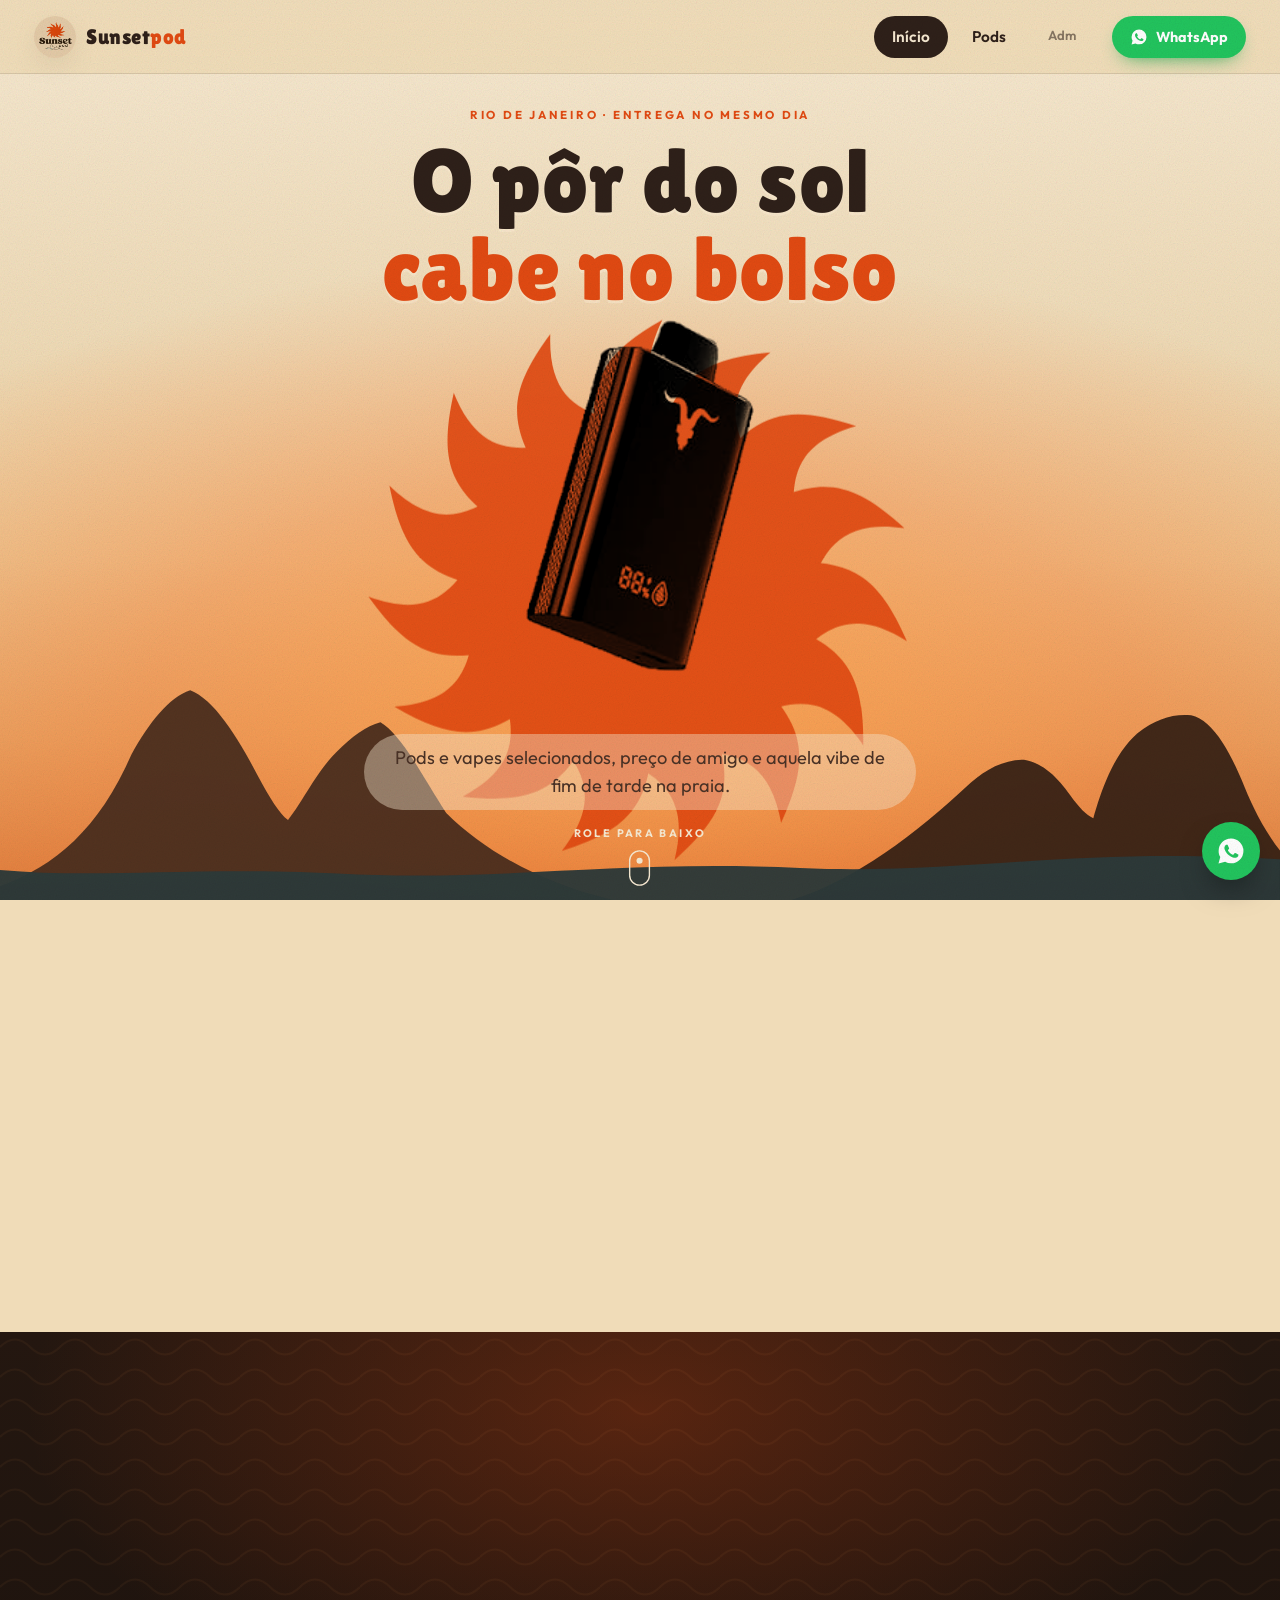
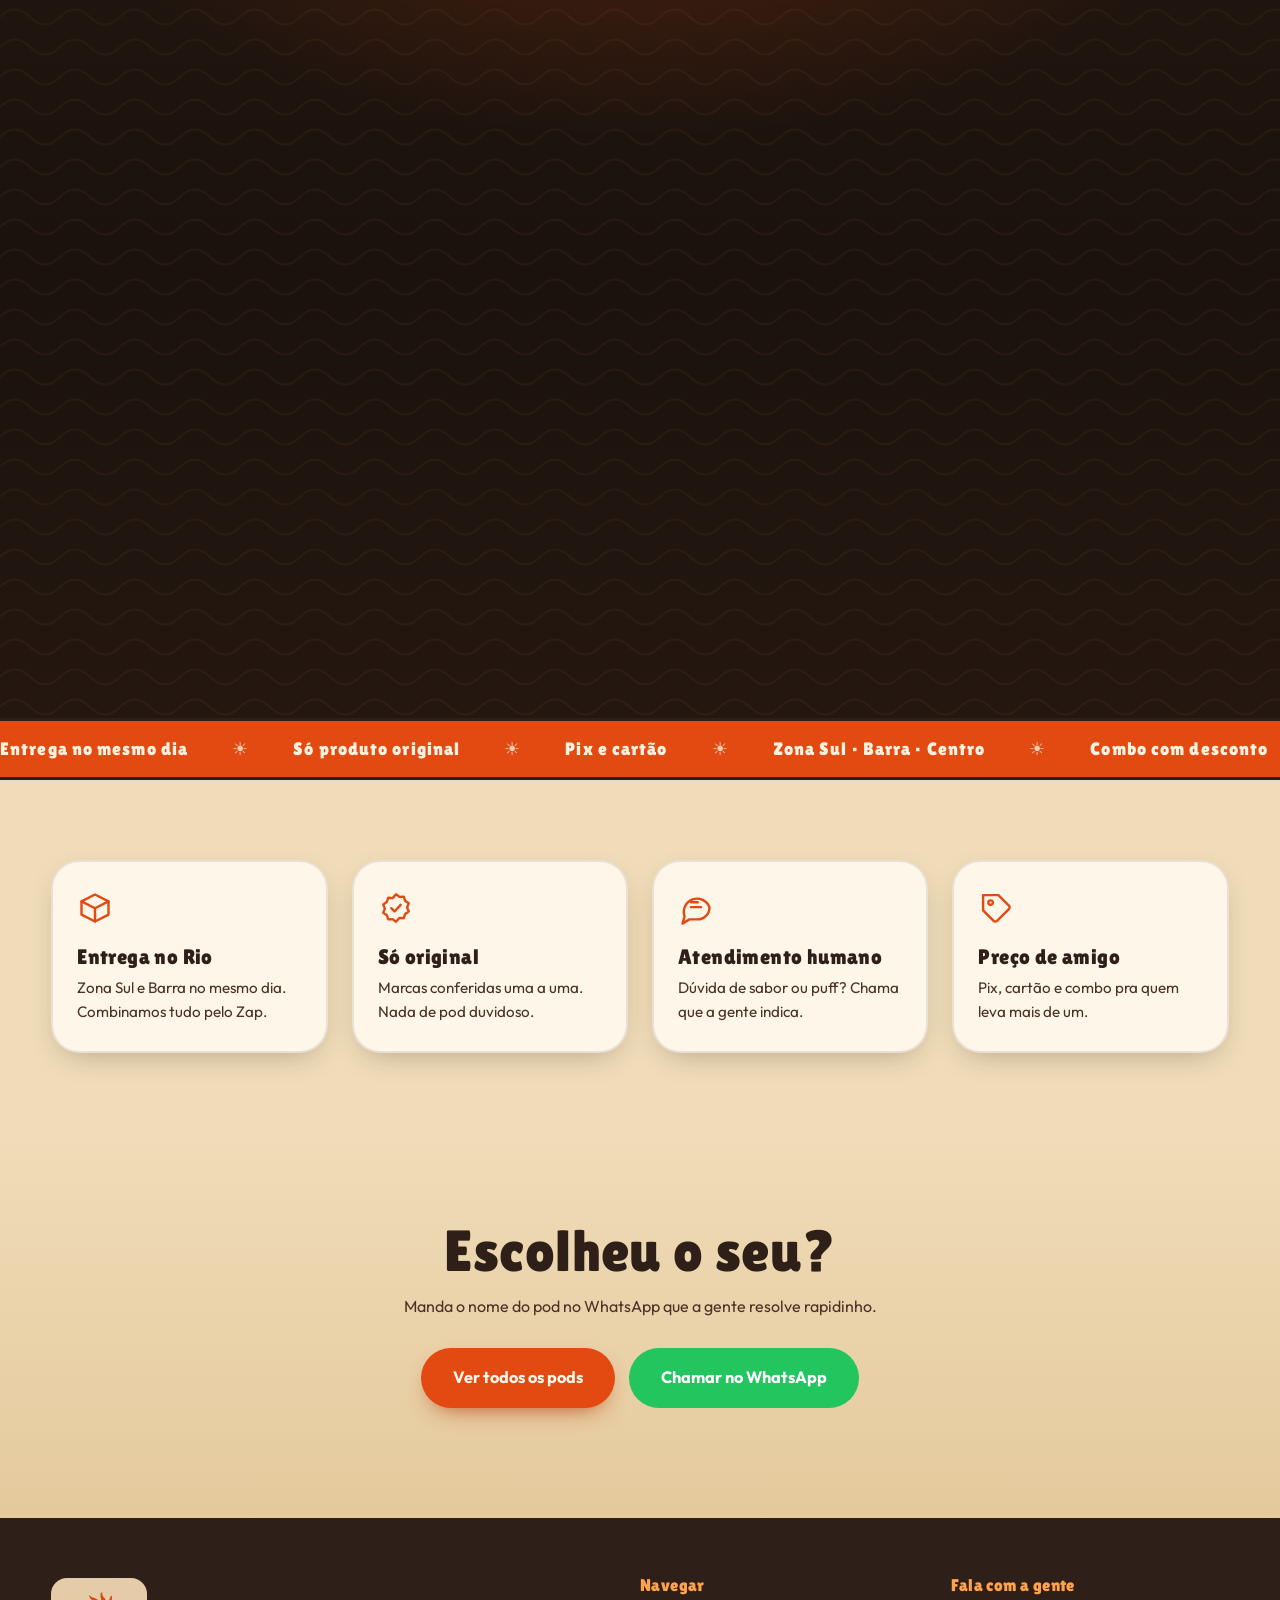
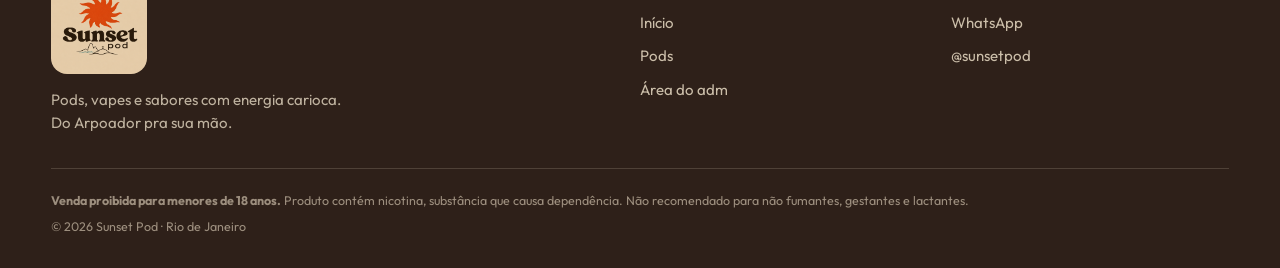
==== index.html @ 50de7580 "Site da Sunset Pod: vitrine com hero animada, loja e painel Vitrine estatica em HTML/CSS/JS puros, s" ====
<!doctype html>
<html lang="pt-BR">
<head>
<meta charset="utf-8" />
<meta name="viewport" content="width=device-width, initial-scale=1, viewport-fit=cover" />
<title>Sunset Pod — Vapes com energia carioca</title>
<meta name="description" content="Sunset Pod — vitrine de pods e vapes com entrega no Rio de Janeiro. Escolha o seu e chame no WhatsApp." />
<meta name="theme-color" content="#F0DCB8" />
<link rel="icon" href="assets/logo-sunset.png" />
<meta property="og:title" content="Sunset Pod" />
<meta property="og:description" content="Pods, vapes e sabores com energia carioca. Peça pelo WhatsApp." />
<meta property="og:image" content="assets/logo-sunset.png" />
<link rel="preconnect" href="https://fonts.googleapis.com">
<link rel="preconnect" href="https://fonts.gstatic.com" crossorigin>
<link href="https://fonts.googleapis.com/css2?family=Lilita+One&family=Outfit:wght@300;400;500;600;700;800&display=swap" rel="stylesheet">
<link rel="stylesheet" href="css/style.css" />
</head>
<body data-view="inicio">

<div class="grain" aria-hidden="true"></div>

<!-- ============ NAV ============ -->
<header class="nav" id="nav">
  <a class="nav-brand" href="#/inicio" aria-label="Sunset Pod — início">
    <img src="assets/logo-sunset.png" alt="" />
    <span>Sunset<em>pod</em></span>
  </a>

  <nav class="nav-tabs" role="tablist">
    <a href="#/inicio" data-tab="inicio" class="tab">Início</a>
    <a href="#/pods"   data-tab="pods"   class="tab">Pods</a>
    <a href="#/adm"    data-tab="adm"    class="tab tab-adm">Adm</a>
  </nav>

  <a class="nav-zap js-zap" href="#" target="_blank" rel="noopener">
    <svg viewBox="0 0 24 24" aria-hidden="true"><path d="M12.04 2A9.9 9.9 0 0 0 2.1 11.9c0 1.75.46 3.45 1.32 4.95L2 22l5.3-1.38a9.9 9.9 0 0 0 4.74 1.2h.01a9.9 9.9 0 0 0 9.9-9.9A9.9 9.9 0 0 0 12.04 2Zm5.8 14.05c-.24.68-1.42 1.3-1.96 1.34-.5.05-.98.23-3.32-.69-2.8-1.1-4.57-3.96-4.71-4.15-.14-.19-1.13-1.5-1.13-2.86 0-1.36.71-2.03.96-2.31.25-.28.55-.35.73-.35h.52c.17 0 .4-.06.62.47.24.57.8 1.98.87 2.12.07.14.12.3.02.49-.09.19-.14.3-.28.47l-.42.48c-.14.14-.28.29-.12.57.16.28.72 1.18 1.54 1.91 1.06.94 1.95 1.23 2.23 1.37.28.14.44.12.6-.07.17-.19.7-.81.88-1.09.19-.28.37-.23.62-.14.25.09 1.6.75 1.87.89.28.14.46.21.53.33.07.12.07.68-.17 1.36Z"/></svg>
    <span>WhatsApp</span>
  </a>

  <button class="nav-burger" id="burger" aria-label="Menu"><span></span><span></span><span></span></button>
</header>

<main id="main">

<!-- ==================================================================== -->
<!-- ABA 1 — INÍCIO                                                        -->
<!-- ==================================================================== -->
<section class="view" id="view-inicio">

  <div class="stage" id="stage">
    <canvas id="smoke" aria-hidden="true"></canvas>

    <div class="hero" id="hero">
      <div class="hero-sky" id="heroSky"></div>

      <div class="hero-sun" id="heroSun" aria-hidden="true">
        <svg viewBox="0 0 400 400"><g id="sunRays"></g><circle cx="200" cy="200" r="94" /></svg>
      </div>

      <!-- duas versões do horizonte: a larga para desktop e uma compacta para
           telas estreitas, onde a larga ficaria espremida -->
      <div class="hero-sea" id="heroSea" aria-hidden="true">
        <svg id="seaSvg" viewBox="0 0 1440 260" preserveAspectRatio="xMidYMax meet">
          <g class="sea-wide">
            <!-- Morro Dois Irmãos -->
            <path class="morro" d="M-60 260
              C 30 244 100 206 148 96 C 168 60 190 32 214 24
              C 240 34 266 74 290 120 C 304 146 314 162 324 170
              C 340 150 356 116 378 94 C 396 76 412 64 428 60
              C 452 74 476 122 502 162 C 546 206 612 242 690 260 Z" />

            <!-- Morro da Urca + Pão de Açúcar -->
            <path class="morro morro-2" d="M890 260
              C 962 238 1030 186 1092 128 C 1110 112 1130 102 1152 102
              C 1174 106 1190 122 1204 142 C 1214 156 1222 164 1230 168
              C 1238 140 1252 96 1280 72 C 1300 56 1320 50 1340 52
              C 1366 58 1386 96 1404 142 C 1424 188 1452 228 1500 260 Z" />

            <!-- faixa do mar -->
            <path class="agua" d="M0 260 L1440 260 L1440 214 C 1200 200 1080 232 900 224 C 700 214 560 240 380 230 C 220 222 110 236 0 226 Z" />
          </g>

          <g class="sea-narrow">
            <!-- Dois Irmãos compacto -->
            <path class="morro" d="M-40 300
              C 10 286 44 250 74 178 C 88 142 104 112 122 104
              C 142 112 158 142 174 178 C 184 200 192 214 198 220
              C 208 200 220 174 236 156 C 248 142 260 134 272 132
              C 288 140 304 172 320 210 C 336 246 356 282 386 300 Z" />

            <!-- Urca + Pão de Açúcar compactos -->
            <path class="morro morro-2" d="M392 300
              C 436 284 468 254 496 220 C 508 206 522 198 538 198
              C 554 200 566 210 576 224 C 584 234 590 240 596 244
              C 602 222 612 186 634 168 C 648 156 664 152 680 154
              C 700 160 716 190 730 224 C 742 252 758 284 800 300 Z" />

            <path class="agua" d="M-40 300 L800 300 L800 256 C 660 248 580 268 460 262 C 340 256 250 274 140 266 C 60 260 10 270 -40 264 Z" />
          </g>
        </svg>
      </div>

      <div class="hero-copy" id="heroCopy">
        <div class="hc-top">
          <p class="kicker">Rio de Janeiro · entrega no mesmo dia</p>
          <h1 class="hero-title" id="heroTitle">O pôr do sol<br><span>cabe no bolso</span></h1>
        </div>
        <p class="hero-sub" id="heroSub">Pods e vapes selecionados, preço de amigo e aquela vibe de fim de tarde na praia.</p>
      </div>


      <div class="pod-wrap" id="podWrap" aria-hidden="true">
        <img class="pod-photo" id="podPhoto" src="assets/products/pod-generico.jpg" alt="" />
      </div>

      <div class="scroll-cue" id="scrollCue">
        <span>role para baixo</span>
        <svg viewBox="0 0 24 40"><rect x="1" y="1" width="22" height="38" rx="11"/><circle cx="12" cy="12" r="3.4"/></svg>
      </div>
    </div>
  </div>

  <!-- SESSÃO 2 — nasce da fumaça -->
  <section class="showcase" id="showcase">
    <div class="showcase-inner">
      <p class="kicker kicker-light" id="showcaseKicker">A fumaça baixou. A promoção apareceu.</p>
      <h2 class="showcase-title">Tá rolando<br><span>promoção</span></h2>
      <a class="btn-big" href="#/pods">
        <span>Conferir loja</span>
        <svg viewBox="0 0 24 24"><path d="M5 12h13M13 6l6 6-6 6" fill="none" stroke="currentColor" stroke-width="2.4" stroke-linecap="round" stroke-linejoin="round"/></svg>
      </a>

      <div class="promo-carousel" id="promoCarousel">
        <button class="car-arrow car-prev" id="carPrev" aria-label="Anterior">&#8249;</button>
        <div class="car-viewport" id="carViewport"><div class="car-track" id="carTrack"></div></div>
        <button class="car-arrow car-next" id="carNext" aria-label="Próximo">&#8250;</button>
        <div class="car-dots" id="carDots"></div>
      </div>
    </div>
  </section>

  <div class="ticker" aria-hidden="true"><div class="ticker-track" id="tickerTrack"></div></div>

  <section class="perks">
    <div class="perk">
      <div class="perk-ico"><svg viewBox="0 0 24 24" aria-hidden="true"><path d="M3 7.6 12 3l9 4.6v8.8L12 21l-9-4.6z"/><path d="M3 7.6 12 12.2l9-4.6M12 12.2V21"/></svg></div>
      <h3>Entrega no Rio</h3><p>Zona Sul e Barra no mesmo dia. Combinamos tudo pelo Zap.</p>
    </div>
    <div class="perk">
      <div class="perk-ico"><svg viewBox="0 0 24 24" aria-hidden="true"><path d="M12 2.8 14.3 4.6l2.9-.2.9 2.8 2.4 1.7-1.1 2.7 1.1 2.7-2.4 1.7-.9 2.8-2.9-.2L12 21.2 9.7 19.4l-2.9.2-.9-2.8-2.4-1.7 1.1-2.7-1.1-2.7 2.4-1.7.9-2.8 2.9.2z"/><path d="M8.9 12.1 11 14.3l4.1-4.4"/></svg></div>
      <h3>Só original</h3><p>Marcas conferidas uma a uma. Nada de pod duvidoso.</p>
    </div>
    <div class="perk">
      <div class="perk-ico"><svg viewBox="0 0 24 24" aria-hidden="true"><path d="M21 11.6a8 8 0 0 1-8 8H7.6L3 22.4l1.4-4.8A8 8 0 1 1 21 11.6z"/><path d="M8.6 11.4h6.8M8.6 8.2h4.6"/></svg></div>
      <h3>Atendimento humano</h3><p>Dúvida de sabor ou puff? Chama que a gente indica.</p>
    </div>
    <div class="perk">
      <div class="perk-ico"><svg viewBox="0 0 24 24" aria-hidden="true"><path d="M20.6 12.7 12.7 20.6a1.6 1.6 0 0 1-2.3 0L3.4 13.6V3.4h10.2l7 7a1.6 1.6 0 0 1 0 2.3z"/><circle cx="8.4" cy="8.4" r="1.5"/></svg></div>
      <h3>Preço de amigo</h3><p>Pix, cartão e combo pra quem leva mais de um.</p>
    </div>
  </section>

  <section class="cta-final">
    <h2>Escolheu o seu?</h2>
    <p>Manda o nome do pod no WhatsApp que a gente resolve rapidinho.</p>
    <div class="cta-row">
      <a class="btn btn-primary btn-lg" href="#/pods">Ver todos os pods</a>
      <a class="btn btn-zap btn-lg js-zap" href="#">Chamar no WhatsApp</a>
    </div>
  </section>
</section>

<!-- ==================================================================== -->
<!-- ABA 2 — PODS                                                          -->
<!-- ==================================================================== -->
<section class="view" id="view-pods" hidden>
  <div class="shop-head">
    <h1>A loja</h1>
    <p id="shopNotice">Escolhe o teu, chama no Zap e recebe hoje.</p>
  </div>

  <div class="filters" id="filters">
    <div class="filter-bar">
      <div class="search-row">
        <div class="search-box">
          <svg viewBox="0 0 24 24" aria-hidden="true"><circle cx="11" cy="11" r="7" fill="none" stroke="currentColor" stroke-width="2.2"/><path d="M16.5 16.5 21 21" stroke="currentColor" stroke-width="2.2" stroke-linecap="round"/></svg>
          <input type="search" id="search" placeholder="Buscar por nome, marca, sabor ou tag…" autocomplete="off" />
          <button class="search-clear" id="searchClear" hidden aria-label="Limpar">&times;</button>
        </div>
        <button class="filters-toggle" id="toggleFilters" aria-expanded="false">
          <svg viewBox="0 0 24 24" aria-hidden="true"><path d="M3 6h18M6 12h12M10 18h4" fill="none" stroke="currentColor" stroke-width="2.2" stroke-linecap="round"/></svg>
          <span>Filtros</span><b class="fcount" id="fcount" hidden>0</b>
        </button>
        <select id="sortBy" class="sort-select" aria-label="Ordenar">
          <option value="destaque">Ordenar: destaque</option>
          <option value="menor">Menor preço</option>
          <option value="maior">Maior preço</option>
          <option value="az">Nome (A-Z)</option>
          <option value="puffs">Mais puffs</option>
        </select>
      </div>
      <div class="active-filters" id="activeFilters" hidden></div>
    </div>
    <div class="chips-panel" id="chipsPanel" hidden>
      <div class="chips-groups" id="chipGroups"></div>
    </div>
  </div>

  <div id="shopSections">
    <section class="row-block" id="blockBest">
      <div class="row-head"><h2>Os mais vendidos</h2><span class="row-line"></span></div>
      <div class="rail" id="railBest"></div>
    </section>

    <section class="row-block" id="blockPromo">
      <div class="row-head"><h2>Promoções</h2><span class="row-line"></span></div>
      <div class="rail" id="railPromo"></div>
    </section>

    <section class="row-block">
      <div class="row-head"><h2 id="gridTitle">Todos os produtos</h2><span class="row-line"></span><span class="count" id="gridCount"></span></div>
      <div class="grid" id="grid"></div>
      <div class="empty" id="emptyState" hidden>
        <p>Nada encontrado por aqui.</p>
        <button class="btn btn-ghost" id="clearAll">Limpar filtros</button>
      </div>
    </section>
  </div>
</section>

<!-- ==================================================================== -->
<!-- ABA 3 — ADM                                                           -->
<!-- ==================================================================== -->
<section class="view view-adm" id="view-adm" hidden>
  <div class="adm-login" id="admLogin">
    <form class="adm-login-card" id="admLoginForm">
      <img src="assets/logo-sunset.png" alt="" />
      <h2>Painel do administrador</h2>
      <input type="password" id="admPass" placeholder="Senha" autocomplete="current-password" />
      <button class="btn btn-primary" type="submit">Entrar</button>
      <p class="hint">Senha padrão: <code>sunset</code> — troque em Configurações.</p>
    </form>
  </div>

  <div class="adm-panel" id="admPanel" hidden>
    <div class="adm-top">
      <div>
        <h1>Painel</h1>
        <p class="adm-sub">Gestão da vitrine Sunset Pod</p>
      </div>
      <div class="adm-top-actions">
        <button class="btn btn-ghost" id="btnExport">Exportar dados</button>
        <button class="btn btn-ghost" id="btnImport">Importar</button>
        <input type="file" id="fileImport" accept=".js,.json,application/json,text/javascript" hidden />
        <button class="btn btn-ghost" id="btnLogout">Sair</button>
      </div>
    </div>

    <div class="adm-stats" id="admStats"></div>

    <div class="adm-tabs" role="tablist">
      <button class="atab is-on" data-atab="produtos">Produtos</button>
      <button class="atab" data-atab="sessoes">Sessões</button>
      <button class="atab" data-atab="config">Configurações</button>
      <button class="atab" data-atab="ajuda">Publicar</button>
    </div>

    <!-- PRODUTOS -->
    <div class="apane is-on" id="apane-produtos">
      <div class="apane-head">
        <div class="search-box small">
          <input type="search" id="admSearch" placeholder="Filtrar produtos…" />
        </div>
        <button class="btn btn-primary" id="btnNew">+ Novo produto</button>
      </div>
      <div class="table-wrap"><table class="adm-table"><thead><tr>
        <th></th><th>Produto</th><th>Marca</th><th>Puffs</th><th>Preço</th><th>Promo</th><th>Estoque</th><th>Sessões</th><th></th>
      </tr></thead><tbody id="admTbody"></tbody></table></div>
    </div>

    <!-- SESSÕES -->
    <div class="apane" id="apane-sessoes">
      <div class="sess-grid">
        <div class="sess-col">
          <h3>Os mais vendidos</h3>
          <p class="muted">Arraste para ordenar. Aparece na primeira linha da aba Pods.</p>
          <ul class="sortable" id="listBest"></ul>
        </div>
        <div class="sess-col">
          <h3>Promoções — carrossel do início</h3>
          <p class="muted">Produtos marcados como promoção. Arraste para ordenar.</p>
          <ul class="sortable" id="listPromo"></ul>
        </div>
      </div>
      <div class="sess-add">
        <h3>Adicionar / remover das sessões</h3>
        <div class="sess-toggles" id="sessToggles"></div>
      </div>
    </div>

    <!-- CONFIG -->
    <div class="apane" id="apane-config">
      <form class="cfg-form" id="cfgForm">
        <fieldset><legend>Contato</legend>
          <label>Número do WhatsApp <small>(com DDI e DDD, só números)</small>
            <input name="whatsapp" placeholder="5521999999999" /></label>
          <label>Mensagem padrão do pedido <small>use {produto} e {preco}</small>
            <textarea name="msgTemplate" rows="3"></textarea></label>
          <label>Instagram <input name="instagram" placeholder="@sunsetpod" /></label>
        </fieldset>
        <fieldset><legend>Textos do início</legend>
          <label>Título da hero <input name="heroTitle" /></label>
          <label>Destaque do título <input name="heroTitleHl" /></label>
          <label>Subtítulo <input name="heroSub" /></label>
          <label>Chamada da sessão 2 <input name="showcaseKicker" /></label>
          <label>Frases da faixa animada <small>separadas por vírgula</small>
            <input name="tickerItems" /></label>
        </fieldset>
        <fieldset><legend>Loja</legend>
          <label class="row-check"><input type="checkbox" name="storeOpen" /> <span>Loja aberta (mostra botões de pedido)</span></label>
          <label>Aviso do topo da loja <input name="shopNotice" /></label>
          <label>Nova senha do painel <input name="newPass" type="password" placeholder="deixe vazio para manter" /></label>
        </fieldset>
        <div class="cfg-actions"><button class="btn btn-primary" type="submit">Salvar configurações</button></div>
      </form>
    </div>

    <!-- PUBLICAR -->
    <div class="apane" id="apane-ajuda">
      <div class="help">
        <h3>Como as alterações são salvas</h3>
        <p>Tudo o que você edita aqui fica guardado <b>neste navegador</b> (localStorage). Isso deixa o painel instantâneo e sem custo de servidor — mas as mudanças ainda não aparecem para os clientes.</p>
        <h3>Como publicar para todo mundo</h3>
        <ol>
          <li>Clique em <b>Exportar dados</b> — baixa o arquivo <code>seed.js</code>.</li>
          <li>Substitua o arquivo <code>data/seed.js</code> do site por esse arquivo.</li>
          <li>Suba a pasta para a hospedagem (Netlify, Vercel, GitHub Pages…).</li>
        </ol>
        <p class="muted">O campo <code>version</code> é incrementado a cada exportação: quando o visitante abre o site com uma versão maior que a guardada, os dados novos entram automaticamente. Versão atual destes dados: <b id="versaoAtual">—</b>.</p>
        <h3>Zona de perigo</h3>
        <div class="danger-row">
          <button class="btn btn-ghost" id="btnReseed">Restaurar catálogo inicial</button>
          <button class="btn btn-danger" id="btnWipe">Apagar tudo deste navegador</button>
        </div>
      </div>
    </div>
  </div>
</section>

</main>

<footer class="foot">
  <div class="foot-in">
    <div class="foot-brand">
      <img src="assets/logo-sunset.png" alt="Sunset Pod" />
      <p>Pods, vapes e sabores com energia carioca.<br>Do Arpoador pra sua mão.</p>
    </div>
    <div class="foot-links">
      <h4>Navegar</h4>
      <a href="#/inicio">Início</a><a href="#/pods">Pods</a><a href="#/adm">Área do adm</a>
    </div>
    <div class="foot-links">
      <h4>Fala com a gente</h4>
      <a class="js-zap" href="#">WhatsApp</a>
      <a id="footInsta" href="#" target="_blank" rel="noopener">Instagram</a>
    </div>
  </div>
  <div class="foot-legal">
    <p><b>Venda proibida para menores de 18 anos.</b> Produto contém nicotina, substância que causa dependência. Não recomendado para não fumantes, gestantes e lactantes.</p>
    <p>© <span id="year"></span> Sunset Pod · Rio de Janeiro</p>
  </div>
</footer>

<a class="fab-zap js-zap" href="#" aria-label="Chamar no WhatsApp">
  <svg viewBox="0 0 24 24"><path d="M12.04 2A9.9 9.9 0 0 0 2.1 11.9c0 1.75.46 3.45 1.32 4.95L2 22l5.3-1.38a9.9 9.9 0 0 0 4.74 1.2h.01a9.9 9.9 0 0 0 9.9-9.9A9.9 9.9 0 0 0 12.04 2Zm5.8 14.05c-.24.68-1.42 1.3-1.96 1.34-.5.05-.98.23-3.32-.69-2.8-1.1-4.57-3.96-4.71-4.15-.14-.19-1.13-1.5-1.13-2.86 0-1.36.71-2.03.96-2.31.25-.28.55-.35.73-.35h.52c.17 0 .4-.06.62.47.24.57.8 1.98.87 2.12.07.14.12.3.02.49-.09.19-.14.3-.28.47l-.42.48c-.14.14-.28.29-.12.57.16.28.72 1.18 1.54 1.91 1.06.94 1.95 1.23 2.23 1.37.28.14.44.12.6-.07.17-.19.7-.81.88-1.09.19-.28.37-.23.62-.14.25.09 1.6.75 1.87.89.28.14.46.21.53.33.07.12.07.68-.17 1.36Z"/></svg>
</a>

<div id="modalRoot"></div>
<div id="toast" class="toast" hidden></div>

<script src="data/seed.js"></script>
<script src="js/store.js"></script>
<script src="js/ui.js"></script>
<script src="js/hero.js"></script>
<script src="js/shop.js"></script>
<script src="js/admin.js"></script>
<script src="js/app.js"></script>
</body>
</html>
---- css/style.css ----
/* =====================================================================
   SUNSET POD — identidade carioca (bege / laranja / marrom)
   ===================================================================== */

:root{
  --areia:      #F0DCB8;
  --areia-2:    #F7EAD2;
  --creme:      #FDF6E9;
  --areia-d:    #E4C99C;

  --laranja:    #E24A12;
  --laranja-2:  #FF7A2F;
  --laranja-3:  #FFA24D;
  --brasa:      #B93A0C;

  --marrom:     #2E2019;
  --marrom-2:   #4A3226;
  --marrom-3:   #7A5540;
  --noite:      #1B120D;

  --mar:        #4E8E96;
  --verde:      #17944F;
  --verde-2:    #4ADE80;
  --verde-d:    #0F7A3F;
  --zap:        #22C55E;
  --zap-d:      #16A34A;

  --r-sm: 10px;
  --r:    18px;
  --r-lg: 28px;
  --r-xl: 40px;

  --shadow:    0 10px 30px -12px rgba(46,32,25,.35);
  --shadow-lg: 0 28px 60px -24px rgba(46,32,25,.55);
  --ring: 0 0 0 3px rgba(226,74,18,.28);

  --nav-h: 74px;
  --max: 1220px;
  --ease: cubic-bezier(.22,.8,.28,1);
}

*,*::before,*::after{ box-sizing:border-box; }
html{ scroll-behavior:smooth; -webkit-text-size-adjust:100%; }
body{
  margin:0;
  font-family:"Outfit", ui-sans-serif, system-ui, sans-serif;
  color:var(--marrom);
  background:var(--areia);
  overflow-x:hidden;
  line-height:1.55;
  -webkit-font-smoothing:antialiased;
}
img{ max-width:100%; display:block; }
/* o atributo hidden precisa vencer as regras de display abaixo */
[hidden]{ display:none !important; }
a{ color:inherit; text-decoration:none; }
button,input,select,textarea{ font:inherit; color:inherit; }
h1,h2,h3,h4{ font-family:"Lilita One", Impact, sans-serif; font-weight:400; line-height:.98; letter-spacing:.4px; margin:0; }
::selection{ background:var(--laranja); color:var(--creme); }

/* textura de papel */
.grain{
  position:fixed; inset:0; pointer-events:none; z-index:60; opacity:.35; mix-blend-mode:multiply;
  background-image:url("data:image/svg+xml,%3Csvg xmlns='http://www.w3.org/2000/svg' width='180' height='180'%3E%3Cfilter id='n'%3E%3CfeTurbulence type='fractalNoise' baseFrequency='.85' numOctaves='3'/%3E%3C/filter%3E%3Crect width='180' height='180' filter='url(%23n)' opacity='.5'/%3E%3C/svg%3E");
}

.kicker{
  text-transform:uppercase; letter-spacing:.24em; font-size:.72rem; font-weight:700;
  color:var(--laranja); margin:0 0 14px;
}
.kicker-light{ color:var(--laranja-3); }
.muted{ color:var(--marrom-3); font-size:.9rem; }

/* ============================ BOTÕES ============================ */
.btn{
  display:inline-flex; align-items:center; justify-content:center; gap:9px;
  padding:12px 22px; border-radius:999px; border:2px solid transparent;
  font-weight:700; font-size:.95rem; cursor:pointer; text-align:center;
  transition:transform .18s var(--ease), box-shadow .18s var(--ease), background .18s, color .18s;
  background:transparent;
}
.btn:hover{ transform:translateY(-2px); }
.btn:active{ transform:translateY(0); }
.btn-lg{ padding:15px 30px; font-size:1.02rem; }
.btn-primary{ background:var(--laranja); color:var(--creme); box-shadow:0 10px 24px -12px var(--brasa); }
.btn-primary:hover{ background:var(--brasa); }
.btn-ghost{ border-color:rgba(46,32,25,.25); color:var(--marrom); }
.btn-ghost:hover{ border-color:var(--marrom); background:rgba(46,32,25,.06); }
.btn-zap{ background:var(--zap); color:#fff; }
.btn-zap:hover{ background:var(--zap-d); }
.btn-danger{ background:#B4271A; color:#fff; }
.btn-sm{ padding:8px 14px; font-size:.84rem; }

/* ============================ NAV ============================ */
.nav{
  position:fixed; top:0; left:0; right:0; height:var(--nav-h); z-index:50;
  display:flex; align-items:center; gap:18px; padding:0 clamp(14px,3vw,34px);
  transition:color .3s;
}
/* o desfoque mora aqui, e não na barra: no Chrome o backdrop-filter recorta
   os filhos na própria caixa, e a logo saltada ficava cortada */
.nav::before{
  content: ""; position:absolute; inset:0; z-index:-1;
  background:rgba(240,220,184,.82); backdrop-filter:blur(14px) saturate(1.3);
  border-bottom:1px solid rgba(46,32,25,.12);
  transition:background .3s, border-color .3s;
}
.nav-brand{ display:flex; align-items:center; gap:10px; margin-right:auto; }
.nav-brand img{
  width:42px; height:42px; object-fit:cover; border-radius:50%; box-shadow:var(--shadow);
  transition:width .35s var(--ease), height .35s var(--ease), transform .35s var(--ease);
}
.nav-brand span{ font-family:"Lilita One",sans-serif; font-size:1.32rem; letter-spacing:.5px; }
.nav-brand em{ font-style:normal; color:var(--laranja); }

.nav-tabs{ display:flex; gap:6px; }
.tab{
  position:relative; padding:9px 18px; border-radius:999px; font-weight:600; font-size:.96rem;
  transition:background .2s, color .2s;
}
.tab:hover{ background:rgba(46,32,25,.08); }
.tab.is-on{ background:var(--marrom); color:var(--areia-2); }
.tab-adm{ font-size:.82rem; opacity:.55; }
.tab-adm.is-on{ opacity:1; }

.nav-zap{
  display:inline-flex; align-items:center; gap:8px; padding:10px 18px; border-radius:999px;
  background:var(--zap); color:#fff; font-weight:700; font-size:.9rem;
  box-shadow:0 8px 20px -10px var(--zap-d); transition:transform .18s var(--ease), background .2s;
}
.nav-zap:hover{ transform:translateY(-2px); background:var(--zap-d); }
.nav-zap svg{ width:18px; height:18px; fill:currentColor; }
.nav-burger{ display:none; background:none; border:0; padding:8px; cursor:pointer; }
.nav-burger span{ display:block; width:24px; height:2.5px; background:var(--marrom); border-radius:2px; margin:5px 0; transition:.25s; }

/* nav sobre a sessão escura */
body.nav-dark .nav{ color:var(--areia-2); }
body.nav-dark .nav::before{ background:rgba(27,18,13,.72); border-bottom-color:rgba(255,255,255,.1); }
body.nav-dark .tab:hover{ background:rgba(255,255,255,.12); }
body.nav-dark .tab.is-on{ background:var(--laranja); color:#fff; }
body.nav-dark .nav-burger span{ background:var(--areia-2); }

/* ============================ HERO / PALCO ============================ */
.stage{ position:relative; height:148vh; }

.hero{
  position:sticky; top:0; height:100svh; overflow:hidden;
  display:flex; align-items:center; justify-content:center;
}
.hero-sky{
  position:absolute; inset:0;
  background:
    radial-gradient(120% 80% at 50% 78%, rgba(255,162,77,.85) 0%, rgba(255,122,47,.35) 32%, rgba(240,220,184,0) 62%),
    linear-gradient(180deg,#F7EAD2 0%, #F0DCB8 38%, #EFCB97 62%, #E9A96A 82%, #DE7C3C 100%);
  transition:filter .1s linear;
}
.hero-sun{
  position:absolute; left:50%; top:66%; width:min(64vh,90vw); aspect-ratio:1;
  transform:translate(-50%,-50%); z-index:1; will-change:transform,opacity;
}
.hero-sun svg{ width:100%; height:100%; fill:var(--laranja); opacity:.92; }
.hero-sun #sunRays{ transform-origin:200px 200px; animation:spin 70s linear infinite; }
@keyframes spin{ to{ transform:rotate(360deg); } }

.hero-sea{
  position:absolute; left:0; right:0; bottom:0; z-index:2;
  width:100%; height:auto; aspect-ratio:1440 / 260; max-height:42vh;   /* nada de esticar */
}
.hero-sea.is-narrow{ aspect-ratio:760 / 300; }
.hero-sea .sea-narrow{ display:none; }
.hero-sea.is-narrow .sea-wide{ display:none; }
.hero-sea.is-narrow .sea-narrow{ display:block; }
.hero-sea svg{ display:block; width:100%; height:100%; }
.hero-sea .morro{ fill:#4A2E1E; opacity:.95; }
.hero-sea .morro-2{ fill:#382216; opacity:.95; }
.hero-sea .agua{ fill:#2C3A3A; opacity:.96; }

.hero-copy{
  position:absolute; inset:0; z-index:2; pointer-events:none;
  display:flex; flex-direction:column; align-items:center; justify-content:space-between;
  padding:calc(var(--nav-h) + 3.5vh) 4vw 10vh; text-align:center; will-change:transform,opacity;
}
.hc-top{ width:min(820px,94vw); }
.hero-title{
  font-size:clamp(2.4rem,7.4vw,5.6rem); color:var(--marrom);
  text-shadow:0 3px 0 rgba(255,240,214,.45);
}
.hero-title span{ color:var(--laranja); display:inline-block; }
.hero-sub{
  margin:0; max-width:46ch; font-size:clamp(.98rem,1.5vw,1.14rem); color:var(--marrom-2);
  background:rgba(247,234,210,.42); backdrop-filter:blur(3px);
  padding:10px 22px; border-radius:999px;
}

.pod-wrap{
  position:absolute; left:50%; top:55%; width:min(74vh, 84vw, 640px); height:auto; aspect-ratio:1;
  transform:translate(-50%,-50%); z-index:2; will-change:transform,opacity;
  mix-blend-mode:multiply;
}
.pod-photo{
  width:100%; height:100%; object-fit:contain; user-select:none; -webkit-user-drag:none;
  filter:contrast(1.12) saturate(.9);
  animation:flutua 6s ease-in-out infinite;   /* o pod boia de leve */
}
@keyframes flutua{
  0%,100%{ transform:translateY(-1.6%) rotate(-1.3deg); }
  50%{     transform:translateY(1.8%)  rotate(1.3deg); }
}
/* halo quente atrás do pod, fora do grupo que usa multiply */

.scroll-cue{
  position:absolute; bottom:14px; left:50%; transform:translateX(-50%); z-index:3;
  display:flex; flex-direction:column; align-items:center; gap:8px;
  font-size:.68rem; letter-spacing:.22em; text-transform:uppercase; font-weight:700;
  color:var(--areia-2); opacity:.85; will-change:opacity;
}
.scroll-cue svg{ width:22px; height:36px; fill:none; stroke:currentColor; stroke-width:1.6; }
.scroll-cue circle{ fill:currentColor; stroke:none; animation:wheel 1.9s var(--ease) infinite; }
@keyframes wheel{ 0%{ transform:translateY(0); opacity:1 } 70%{ transform:translateY(13px); opacity:0 } 100%{ opacity:0 } }

#smoke{
  position:fixed; inset:0; width:100%; height:100%; z-index:3;
  pointer-events:none; opacity:0; transition:opacity .35s linear;
}

/* ============================ SESSÃO 2 — SHOWCASE ============================ */
.showcase{
  position:relative; min-height:100svh; padding:14vh 0 12vh;
  display:flex; align-items:center;
  background:
    radial-gradient(80% 55% at 50% 8%, rgba(226,74,18,.28), rgba(27,18,13,0) 60%),
    linear-gradient(180deg,#241710 0%, #1B120D 55%, #241710 100%);
  color:var(--areia-2);
  overflow:hidden;
}
.showcase::before{
  content:""; position:absolute; inset:0;
  background-image:url("data:image/svg+xml,%3Csvg xmlns='http://www.w3.org/2000/svg' width='120' height='30' viewBox='0 0 120 30'%3E%3Cpath d='M0 15 Q15 0 30 15 T60 15 T90 15 T120 15' fill='none' stroke='%23FFA24D' stroke-width='2' opacity='.10'/%3E%3C/svg%3E");
  background-size:120px 30px; opacity:.5;
}
.showcase-inner{ position:relative; z-index:4; width:min(var(--max),94vw); margin:0 auto; text-align:center; will-change:opacity,transform; }
.showcase-title{
  font-size:clamp(2.6rem,7.6vw,5.4rem); color:var(--areia-2); margin-bottom:30px;
}
.showcase-title span{ color:var(--laranja-2); }

.btn-big{
  display:inline-flex; align-items:center; gap:14px;
  padding:18px 40px; border-radius:999px;
  background:var(--laranja); color:#FFF3E0; font-weight:800; font-size:1.12rem;
  letter-spacing:.02em; box-shadow:0 18px 44px -16px var(--laranja);
  transition:transform .2s var(--ease), box-shadow .2s var(--ease), background .2s;
  position:relative; overflow:hidden;
}
.btn-big svg{ width:22px; height:22px; transition:transform .2s var(--ease); }
.btn-big:hover{ transform:translateY(-3px) scale(1.02); background:var(--laranja-2); box-shadow:0 24px 54px -16px var(--laranja-2); }
.btn-big:hover svg{ transform:translateX(5px); }
.btn-big::after{
  content:""; position:absolute; top:0; left:-60%; width:40%; height:100%;
  background:linear-gradient(100deg,transparent,rgba(255,255,255,.4),transparent);
  animation:sheen 3.4s ease-in-out infinite;
}
@keyframes sheen{ 0%,60%{ left:-60% } 100%{ left:120% } }

/* ---- carrossel de promoções ---- */
.promo-carousel{ position:relative; margin-top:60px; }
.car-viewport{ overflow:hidden; padding:10px 0 4px; mask-image:linear-gradient(90deg,transparent,#000 7%,#000 93%,transparent); }
.car-track{ display:flex; gap:22px; will-change:transform; transition:transform .75s var(--ease); }

.promo-card{
  flex:0 0 clamp(220px,25vw,268px);
  background:linear-gradient(165deg,rgba(247,234,210,.97),rgba(233,207,168,.94));
  border-radius:var(--r-lg); padding:18px 18px 20px; text-align:left; color:var(--marrom);
  box-shadow:var(--shadow-lg); position:relative; overflow:hidden;
  transform:scale(.84) translateY(14px); opacity:.42; filter:saturate(.7);
  transition:transform .6s var(--ease), opacity .6s var(--ease), filter .6s var(--ease), box-shadow .3s;
  cursor:pointer;
}
/* só o card do meio fica em pé: é ele o destaque da vez */
.promo-card.is-active{ transform:scale(1) translateY(0); opacity:1; filter:none; }
.promo-card:hover{ box-shadow:0 34px 70px -22px rgba(0,0,0,.6); }
.promo-card .pc-img{
  height:170px; border-radius:var(--r); background:var(--creme);
  display:grid; place-items:center; overflow:hidden; margin-bottom:14px;
}
.promo-card .pc-img img{ height:100%; width:100%; object-fit:contain; padding:8px; }
.promo-card .pc-brand{ font-size:.68rem; letter-spacing:.18em; text-transform:uppercase; color:var(--laranja); font-weight:800; }
.promo-card h3{ font-size:1.2rem; margin:4px 0 8px; line-height:1.05; }
.promo-card .pc-prices{ display:flex; align-items:baseline; gap:9px; }
.promo-card .pc-old{ text-decoration:line-through; color:var(--marrom-3); font-size:.86rem; }
.promo-card .pc-new{ font-weight:800; font-size:1.34rem; color:var(--brasa); font-family:"Lilita One",sans-serif; letter-spacing:.5px; }
.pc-off{
  position:absolute; top:14px; right:-34px; transform:rotate(38deg);
  background:var(--verde); color:#fff; font-weight:800; font-size:.74rem;
  padding:5px 38px; letter-spacing:.06em; box-shadow:0 6px 14px -6px rgba(0,0,0,.5);
}
.pc-puffs{
  display:inline-block; margin-top:10px; font-size:.72rem; font-weight:700;
  background:rgba(46,32,25,.1); padding:4px 10px; border-radius:999px; color:var(--marrom-2);
}

.car-arrow{
  position:absolute; top:44%; transform:translateY(-50%); z-index:5;
  width:46px; height:46px; border-radius:50%; border:2px solid rgba(247,234,210,.4);
  background:rgba(27,18,13,.6); color:var(--areia-2); font-size:1.5rem; line-height:1;
  cursor:pointer; display:grid; place-items:center; transition:.2s; backdrop-filter:blur(6px);
}
.car-arrow:hover{ background:var(--laranja); border-color:var(--laranja); }
.car-prev{ left:-6px; } .car-next{ right:-6px; }
.car-dots{ display:flex; gap:8px; justify-content:center; margin-top:26px; }
.car-dots button{
  width:9px; height:9px; border-radius:50%; border:0; padding:0; cursor:pointer;
  background:rgba(247,234,210,.3); transition:.25s;
}
.car-dots button.is-on{ background:var(--laranja-2); width:26px; border-radius:999px; }
.promo-empty{ color:rgba(247,234,210,.6); padding:40px 0; }

/* ============================ FAIXA / TICKER ============================ */
.ticker{
  position:relative; z-index:4; background:var(--laranja); color:#FFF3E0;
  padding:14px 0; overflow:hidden; border-top:3px solid var(--marrom); border-bottom:3px solid var(--marrom);
}
.ticker-track{ display:flex; gap:44px; width:max-content; animation:slide 32s linear infinite; }
.ticker span{ font-family:"Lilita One",sans-serif; font-size:1.15rem; letter-spacing:.06em; white-space:nowrap; display:flex; align-items:center; gap:44px; }
.ticker span::after{ content:"☀"; opacity:.8; }
@keyframes slide{ to{ transform:translateX(-50%); } }

/* ============================ PERKS / CTA ============================ */
.perks{
  position:relative; z-index:4; background:var(--areia);
  display:grid; grid-template-columns:repeat(auto-fit,minmax(230px,1fr)); gap:24px;
  width:100%; padding:80px calc((100% - min(var(--max),92vw)) / 2);
}
.perk{
  background:var(--creme); border-radius:var(--r-lg); padding:28px 24px;
  border:2px solid rgba(46,32,25,.1); box-shadow:var(--shadow);
  transition:transform .25s var(--ease), box-shadow .25s var(--ease);
}
.perk:hover{ transform:translateY(-6px); box-shadow:var(--shadow-lg); }
.perk-ico{ margin-bottom:14px; }
.perk-ico svg{ width:36px; height:36px; fill:none; stroke:var(--laranja); stroke-width:1.6; stroke-linecap:round; stroke-linejoin:round; }
.perk h3{ font-size:1.32rem; margin-bottom:8px; }
.perk p{ margin:0; color:var(--marrom-2); font-size:.95rem; }

.cta-final{
  position:relative; z-index:4; text-align:center; padding:90px 6vw 110px;
  background:linear-gradient(180deg,var(--areia) 0%, var(--areia-d) 100%);
}
.cta-final h2{ font-size:clamp(2.2rem,5.4vw,3.6rem); }
.cta-final p{ margin:14px auto 30px; max-width:46ch; color:var(--marrom-2); }
.cta-row{ display:flex; gap:14px; justify-content:center; flex-wrap:wrap; }

/* ============================ LOJA (ABA PODS) ============================ */
#view-pods{ padding-top:calc(var(--nav-h) + 34px); background:var(--areia); min-height:100vh; }
.shop-head{ width:min(var(--max),92vw); margin:0 auto 26px; }
.shop-head h1{ font-size:clamp(2.6rem,6.6vw,4.4rem); color:var(--marrom); }
.shop-head h1::after{ content:"."; color:var(--laranja); }
.shop-head p{ margin:8px 0 0; color:var(--marrom-2); font-size:1.05rem; }

.filters{ margin-bottom:10px; }
/* só a barra de busca acompanha o scroll — as tags ficam num painel recolhido */
.filter-bar{
  position:sticky; top:var(--nav-h); z-index:20; background:var(--areia);
  padding:12px 0 14px; box-shadow:0 16px 20px -22px rgba(46,32,25,.9);
}
.filters-toggle{
  display:inline-flex; align-items:center; gap:9px; padding:13px 20px; border-radius:999px;
  border:2px solid rgba(46,32,25,.16); background:var(--creme); font-weight:700; cursor:pointer;
  transition:.18s; white-space:nowrap;
}
.filters-toggle svg{ width:18px; height:18px; }
.filters-toggle:hover{ border-color:var(--marrom); }
.filters-toggle[aria-expanded="true"]{ background:var(--marrom); color:var(--areia-2); border-color:var(--marrom); }
.fcount{
  background:var(--laranja); color:#fff; border-radius:999px; min-width:22px; padding:1px 7px;
  font-size:.78rem; text-align:center;
}
.chips-panel{
  width:min(var(--max),92vw); margin:14px auto 0; background:var(--creme);
  border:2px solid rgba(46,32,25,.12); border-radius:var(--r-lg); padding:18px 20px;
  animation:fade .2s ease both;
}
.search-row{ width:min(var(--max),92vw); margin:0 auto; display:flex; gap:12px; flex-wrap:wrap; }
.search-box{
  position:relative; flex:1 1 320px; display:flex; align-items:center; gap:10px;
  background:var(--creme); border:2px solid rgba(46,32,25,.16); border-radius:999px; padding:0 18px;
  transition:border-color .2s, box-shadow .2s;
}
.search-box:focus-within{ border-color:var(--laranja); box-shadow:var(--ring); }
.search-box svg{ width:19px; height:19px; color:var(--marrom-3); flex:none; }
.search-box input{ flex:1; border:0; background:none; outline:none; padding:14px 0; font-size:1rem; min-width:0; }
.search-clear{ border:0; background:rgba(46,32,25,.12); border-radius:50%; width:24px; height:24px; cursor:pointer; line-height:1; }
.sort-select{
  border:2px solid rgba(46,32,25,.16); background:var(--creme); border-radius:999px;
  padding:13px 18px; outline:none; cursor:pointer; font-weight:600;
}
.sort-select:focus{ border-color:var(--laranja); }

.chips-groups{ display:flex; flex-direction:column; gap:11px; }
.chip-row{ display:flex; align-items:center; gap:9px; flex-wrap:wrap; }
.chip-row > b{
  font-size:.68rem; text-transform:uppercase; letter-spacing:.16em; color:var(--marrom-3);
  min-width:64px; font-weight:800;
}
.chip{
  border:2px solid rgba(46,32,25,.18); background:transparent; border-radius:999px;
  padding:6px 15px; font-size:.86rem; font-weight:600; cursor:pointer; transition:.18s;
  white-space:nowrap;
}
.chip:hover{ border-color:var(--marrom); background:rgba(46,32,25,.06); }
.chip.is-on{ background:var(--laranja); border-color:var(--laranja); color:#fff; }
.chip-more{ border-style:dashed; color:var(--marrom-3); font-weight:700; }
.active-filters{ width:min(var(--max),92vw); margin:12px auto 0; display:flex; gap:8px; flex-wrap:wrap; align-items:center; }
.tag-x{ background:var(--marrom); color:var(--areia-2); border:0; border-radius:999px; padding:5px 12px; font-size:.8rem; cursor:pointer; }

.row-block{ width:min(var(--max),92vw); margin:0 auto 52px; }
.row-head{ display:flex; align-items:center; gap:16px; margin-bottom:18px; }
.row-head h2{ font-size:clamp(1.5rem,3.4vw,2.2rem); white-space:nowrap; }
.row-line{ flex:1; height:3px; background:repeating-linear-gradient(90deg,var(--laranja) 0 14px, transparent 14px 22px); opacity:.5; border-radius:2px; }
.count{ font-size:.85rem; color:var(--marrom-3); font-weight:600; white-space:nowrap; }

.rail{
  display:flex; gap:20px; overflow-x:auto; padding:6px 4px 20px; scroll-snap-type:x mandatory;
  scrollbar-width:thin; scrollbar-color:var(--areia-d) transparent;
}
.rail::-webkit-scrollbar{ height:8px; }
.rail::-webkit-scrollbar-thumb{ background:var(--areia-d); border-radius:8px; }
.rail > *{ flex:0 0 clamp(210px,24vw,250px); scroll-snap-align:start; }

.grid{ display:grid; grid-template-columns:repeat(auto-fill,minmax(215px,1fr)); gap:22px; }

/* ---- card de produto ---- */
.card{
  position:relative; background:var(--creme); border-radius:var(--r-lg);
  border:2px solid rgba(46,32,25,.1); overflow:hidden; display:flex; flex-direction:column;
  box-shadow:0 6px 18px -12px rgba(46,32,25,.5);
  transition:transform .25s var(--ease), box-shadow .25s var(--ease), border-color .25s;
  animation:pop .45s var(--ease) both;
}
@keyframes pop{ from{ opacity:0; transform:translateY(14px) scale(.97); } }
.card:hover{ transform:translateY(-7px); box-shadow:var(--shadow-lg); border-color:var(--laranja-3); }
.card-img{
  position:relative; aspect-ratio:1; background:radial-gradient(circle at 50% 40%, #fff 0%, var(--areia-2) 100%);
  display:grid; place-items:center; overflow:hidden; cursor:pointer;
}
.card-img img{ width:100%; height:100%; object-fit:contain; padding:12px; transition:transform .4s var(--ease); }
.card:hover .card-img img{ transform:scale(1.07) rotate(-2deg); }
.card-img .noimg{ font-family:"Lilita One",sans-serif; color:var(--areia-d); font-size:1.1rem; }
.badge{
  position:absolute; top:10px; left:10px; z-index:2; display:flex; flex-direction:column; gap:6px; align-items:flex-start;
}
.badge span{
  background:var(--verde); color:#fff; font-size:.68rem; font-weight:800; letter-spacing:.08em;
  text-transform:uppercase; padding:4px 10px; border-radius:999px; box-shadow:0 4px 10px -4px rgba(0,0,0,.4);
}
.badge .b-best{ background:var(--marrom); }
.badge .b-out{ background:var(--marrom-3); }
.card-body{ padding:14px 15px 16px; display:flex; flex-direction:column; gap:6px; flex:1; }
.card-brand{ font-size:.66rem; letter-spacing:.18em; text-transform:uppercase; font-weight:800; color:var(--laranja); }
.card-name{ font-size:1.06rem; line-height:1.12; cursor:pointer; }
.card-tags{ display:flex; gap:5px; flex-wrap:wrap; margin-top:2px; }
.card-tags i{
  font-style:normal; font-size:.68rem; background:rgba(46,32,25,.08); color:var(--marrom-2);
  padding:3px 8px; border-radius:999px; font-weight:600;
}
.card-price{ margin-top:auto; padding-top:10px; display:flex; align-items:baseline; gap:8px; flex-wrap:wrap; }
.price-old{ text-decoration:line-through; color:var(--marrom-3); font-size:.85rem; }
.price-now{ font-family:"Lilita One",sans-serif; font-size:1.5rem; color:var(--brasa); letter-spacing:.5px; }
.price-now.on-sale{ color:var(--brasa); }
.card .btn-zap{ width:100%; margin-top:10px; padding:11px; font-size:.9rem; }
.card.is-out{ opacity:.62; }

/* ---- modal produto ---- */
.modal-back{
  position:fixed; inset:0; z-index:100; background:rgba(27,18,13,.68); backdrop-filter:blur(6px);
  display:grid; place-items:center; padding:20px; animation:fade .25s ease both;
}
@keyframes fade{ from{ opacity:0 } }
.modal{
  /* 100% já respeita o recuo do fundo — com 96vw a ficha vazava e era cortada */
  background:var(--creme); border-radius:var(--r-xl); width:min(920px,100%); max-height:90vh; overflow:auto;
  box-shadow:var(--shadow-lg); position:relative; animation:rise .3s var(--ease) both;
}
@keyframes rise{ from{ opacity:0; transform:translateY(22px) scale(.98) } }
.modal-x{
  position:absolute; top:14px; right:14px; z-index:3; width:38px; height:38px; border-radius:50%;
  border:0; background:rgba(46,32,25,.1); font-size:1.4rem; line-height:1; cursor:pointer;
}
.modal-x:hover{ background:var(--laranja); color:#fff; }
.pm-grid{ display:grid; grid-template-columns:1fr 1fr; }
/* a foto é presa à caixa por posicionamento: com height/max-height em % ela
   resolvia contra a linha auto do grid, estourava e pintava sobre o texto */
.pm-img{
  background:radial-gradient(circle at 50% 40%, #fff, var(--areia-2));
  position:relative; overflow:hidden; min-height:320px;
}
.pm-img img, .pm-img > svg{
  position:absolute; inset:0; width:100%; height:100%; max-height:none;
  object-fit:contain; padding:24px;
}
.pm-info{ padding:34px 34px 30px; display:flex; flex-direction:column; gap:12px; }
.pm-info h2{ font-size:2rem; line-height:1.02; }
.pm-desc{ color:var(--marrom-2); font-size:.98rem; }
.pm-specs{ display:flex; gap:8px; flex-wrap:wrap; }
.pm-specs i{ font-style:normal; font-size:.78rem; background:rgba(46,32,25,.08); padding:5px 11px; border-radius:999px; font-weight:600; }
.pm-price{ display:flex; align-items:baseline; gap:10px; margin-top:4px; }
.pm-price .price-now{ font-size:2.2rem; }

/* ============================ ADM ============================ */
.view-adm{ padding-top:calc(var(--nav-h) + 30px); min-height:100vh; background:var(--areia-2); padding-bottom:80px; }
.adm-login{ display:grid; place-items:center; min-height:66vh; }
.adm-login-card{
  background:var(--creme); border-radius:var(--r-xl); padding:38px 34px; width:min(400px,92vw);
  box-shadow:var(--shadow-lg); text-align:center; display:flex; flex-direction:column; gap:14px;
  border:2px solid rgba(46,32,25,.1);
}
.adm-login-card img{ width:88px; margin:0 auto; border-radius:50%; }
.adm-login-card h2{ font-size:1.5rem; }
.adm-login-card input{
  border:2px solid rgba(46,32,25,.18); border-radius:var(--r); padding:13px 16px; outline:none; background:#fff;
}
.adm-login-card input:focus{ border-color:var(--laranja); }
.hint{ font-size:.8rem; color:var(--marrom-3); margin:0; }
.hint code, .help code{ background:rgba(46,32,25,.1); padding:1px 6px; border-radius:5px; font-size:.92em; }

.adm-panel{ width:min(1320px,94vw); margin:0 auto; }
.adm-top{ display:flex; justify-content:space-between; align-items:flex-end; gap:18px; flex-wrap:wrap; margin-bottom:24px; }
.adm-top h1{ font-size:2.6rem; }
.adm-sub{ margin:4px 0 0; color:var(--marrom-3); }
.adm-top-actions{ display:flex; gap:8px; flex-wrap:wrap; }
.adm-top-actions .btn{ padding:10px 16px; font-size:.86rem; }

.adm-stats{ display:grid; grid-template-columns:repeat(auto-fit,minmax(150px,1fr)); gap:14px; margin-bottom:26px; }
.stat{ background:var(--creme); border-radius:var(--r); padding:16px 18px; border:2px solid rgba(46,32,25,.1); }
.stat b{ display:block; font-family:"Lilita One",sans-serif; font-size:2rem; line-height:1; color:var(--laranja); }
.stat span{ font-size:.8rem; color:var(--marrom-3); font-weight:600; }

.adm-tabs{ display:flex; gap:6px; border-bottom:2px solid rgba(46,32,25,.14); margin-bottom:22px; flex-wrap:wrap; }
.atab{
  border:0; background:none; padding:12px 20px; cursor:pointer; font-weight:700; color:var(--marrom-3);
  border-bottom:3px solid transparent; margin-bottom:-2px; transition:.2s;
}
.atab:hover{ color:var(--marrom); }
.atab.is-on{ color:var(--laranja); border-color:var(--laranja); }
.apane{ display:none; }
.apane.is-on{ display:block; animation:fade .25s ease both; }

.apane-head{ display:flex; gap:12px; margin-bottom:16px; flex-wrap:wrap; }
.search-box.small{ flex:1 1 260px; padding:0 14px; }
.search-box.small input{ padding:10px 0; font-size:.94rem; }

.table-wrap{ overflow-x:auto; background:var(--creme); border-radius:var(--r); border:2px solid rgba(46,32,25,.1); }
.adm-table{ width:100%; border-collapse:collapse; min-width:900px; }
.adm-table th{
  text-align:left; font-size:.7rem; text-transform:uppercase; letter-spacing:.12em; color:var(--marrom-3);
  padding:14px 12px; border-bottom:2px solid rgba(46,32,25,.12); white-space:nowrap;
}
.adm-table td{ padding:10px 12px; border-bottom:1px solid rgba(46,32,25,.08); vertical-align:middle; font-size:.92rem; }
.adm-table tr:last-child td{ border-bottom:0; }
.adm-table tr:hover td{ background:rgba(240,220,184,.4); }
.t-thumb{ width:48px; height:48px; border-radius:10px; object-fit:contain; background:var(--areia-2); }
.t-name{ font-weight:700; }
.t-name small{ display:block; font-weight:400; color:var(--marrom-3); font-size:.78rem; }
.t-input{
  width:96px; border:2px solid rgba(46,32,25,.16); border-radius:9px; padding:6px 9px; background:#fff; outline:none;
}
.t-input:focus{ border-color:var(--laranja); }
.t-input.narrow{ width:86px; }
.flagbtn{
  border:2px solid rgba(46,32,25,.18); background:transparent; border-radius:999px; padding:3px 10px;
  font-size:.72rem; font-weight:700; cursor:pointer; margin-right:4px; transition:.18s;
}
.flagbtn.is-on{ background:var(--marrom); border-color:var(--marrom); color:var(--areia-2); }
.flagbtn.promo.is-on{ background:var(--verde); border-color:var(--verde); color:#fff; }
.flagbtn.off.is-on{ background:var(--marrom-3); border-color:var(--marrom-3); color:#fff; }
.rowacts{ display:flex; gap:6px; white-space:nowrap; }
.iconbtn{
  border:2px solid rgba(46,32,25,.18); background:transparent; border-radius:9px; width:32px; height:32px;
  cursor:pointer; font-size:.9rem; line-height:1; transition:.18s;
}
.iconbtn:hover{ background:var(--marrom); color:var(--areia-2); border-color:var(--marrom); }
.iconbtn.del:hover{ background:#B4271A; border-color:#B4271A; }

/* sessões */
.sess-grid{ display:grid; grid-template-columns:1fr 1fr; gap:22px; margin-bottom:26px; }
.sess-col{ background:var(--creme); border-radius:var(--r); padding:20px; border:2px solid rgba(46,32,25,.1); }
.sess-col h3{ font-size:1.2rem; margin-bottom:4px; }
.sortable{ list-style:none; padding:0; margin:14px 0 0; display:flex; flex-direction:column; gap:8px; min-height:60px; }
.sortable li{
  display:flex; align-items:center; gap:10px; background:var(--areia-2); border-radius:12px; padding:9px 12px;
  cursor:grab; border:2px solid transparent; transition:.18s;
}
.sortable li:hover{ border-color:var(--areia-d); }
.sortable li.dragging{ opacity:.4; }
.sortable li.over{ border-color:var(--laranja); }
.sortable img{ width:34px; height:34px; object-fit:contain; border-radius:7px; background:#fff; flex:none; }
.sortable li > div{ flex:none; }
.sortable .s-name{ flex:1; font-weight:600; font-size:.9rem; }
.sortable .grip{ color:var(--marrom-3); cursor:grab; }
.sess-toggles{ display:grid; grid-template-columns:repeat(auto-fill,minmax(260px,1fr)); gap:10px; margin-top:12px; }
.sess-add{ background:var(--creme); border-radius:var(--r); padding:20px; border:2px solid rgba(46,32,25,.1); }
.sess-item{ display:flex; align-items:center; gap:10px; background:var(--areia-2); border-radius:12px; padding:9px 12px; }
.sess-item .s-name{ flex:1; font-size:.88rem; font-weight:600; }

/* config */
.cfg-form{ display:grid; grid-template-columns:repeat(auto-fit,minmax(300px,1fr)); gap:20px; align-items:start; }
.cfg-form fieldset{ background:var(--creme); border:2px solid rgba(46,32,25,.1); border-radius:var(--r); padding:20px; }
.cfg-form legend{ font-family:"Lilita One",sans-serif; font-size:1.1rem; padding:0 8px; color:var(--laranja); }
.cfg-form label{ display:block; margin-bottom:14px; font-size:.86rem; font-weight:700; color:var(--marrom-2); }
.cfg-form label small{ font-weight:400; color:var(--marrom-3); }
.cfg-form input:not([type=checkbox]), .cfg-form textarea, .form-grid input, .form-grid textarea, .form-grid select{
  width:100%; margin-top:6px; border:2px solid rgba(46,32,25,.16); border-radius:11px; padding:10px 13px;
  background:#fff; outline:none; font-weight:400; font-size:.94rem;
}
.cfg-form input:focus, .cfg-form textarea:focus, .form-grid input:focus, .form-grid textarea:focus, .form-grid select:focus{ border-color:var(--laranja); box-shadow:var(--ring); }
.row-check{ display:flex !important; align-items:center; gap:10px; }
.row-check input{ width:18px; height:18px; accent-color:var(--laranja); margin:0; }
.cfg-actions{ grid-column:1/-1; }

/* form de produto (modal) */
.form-grid{ display:grid; grid-template-columns:1fr 1fr; gap:14px 16px; padding:30px 34px 26px; }
.form-grid h2{ grid-column:1/-1; font-size:1.7rem; margin-bottom:4px; }
.form-grid label{ display:block; font-size:.82rem; font-weight:700; color:var(--marrom-2); }
.form-grid .full{ grid-column:1/-1; }
.form-actions{ grid-column:1/-1; display:flex; gap:10px; justify-content:flex-end; margin-top:8px; flex-wrap:wrap; }
.img-picker{ display:flex; gap:14px; align-items:center; }
.img-preview{
  width:96px; height:96px; border-radius:14px; background:var(--areia-2); object-fit:contain; flex:none;
  border:2px solid rgba(46,32,25,.14);
}
.help{ background:var(--creme); border-radius:var(--r); padding:26px 28px; border:2px solid rgba(46,32,25,.1); max-width:760px; }
.help h3{ font-size:1.2rem; margin:20px 0 8px; color:var(--laranja); }
.help h3:first-child{ margin-top:0; }
.help ol{ padding-left:20px; }
.help li{ margin-bottom:6px; }
.danger-row{ display:flex; gap:10px; flex-wrap:wrap; margin-top:10px; }

/* ============================ RODAPÉ / FAB / TOAST ============================ */
.foot{ position:relative; z-index:4; background:var(--marrom); color:var(--areia-2); padding:60px 0 26px; }
.foot-in{
  width:min(var(--max),92vw); margin:0 auto; display:grid;
  grid-template-columns:2fr 1fr 1fr; gap:34px; padding-bottom:34px;
  border-bottom:1px solid rgba(247,234,210,.16);
}
.foot-brand img{ width:96px; border-radius:16px; margin-bottom:14px; }
.foot-brand p{ margin:0; color:rgba(247,234,210,.72); font-size:.94rem; }
.foot-links h4{ font-size:1.05rem; margin-bottom:12px; color:var(--laranja-3); }
.foot-links a{ display:block; padding:5px 0; color:rgba(247,234,210,.78); font-size:.94rem; transition:.18s; }
.foot-links a:hover{ color:var(--laranja-3); transform:translateX(3px); }
.foot-legal{ width:min(var(--max),92vw); margin:22px auto 0; font-size:.78rem; color:rgba(247,234,210,.55); }
.foot-legal p{ margin:6px 0; }

.fab-zap{
  position:fixed; right:20px; bottom:20px; z-index:45; width:58px; height:58px; border-radius:50%;
  background:var(--zap); display:grid; place-items:center; box-shadow:0 14px 30px -10px rgba(0,0,0,.5);
  transition:transform .2s var(--ease); animation:bob 3s ease-in-out infinite;
}
.fab-zap:hover{ transform:scale(1.09); }
.fab-zap svg{ width:30px; height:30px; fill:#fff; }
@keyframes bob{ 50%{ transform:translateY(-6px) } }

.toast{
  position:fixed; left:50%; bottom:28px; transform:translateX(-50%); z-index:120;
  background:var(--marrom); color:var(--areia-2); padding:13px 24px; border-radius:999px;
  font-weight:600; font-size:.92rem; box-shadow:var(--shadow-lg); animation:rise .3s var(--ease) both;
}


.empty{ text-align:center; padding:50px 0; color:var(--marrom-3); }
.empty p{ font-size:1.05rem; margin-bottom:14px; }

/* ============================ RESPONSIVO ============================ */
@media (max-width:900px){
  .pm-grid{ grid-template-columns:1fr; }
  /* ficha do produto: foto menor e rodapé grudado embaixo, pra o preço e o
     botão aparecerem sem precisar rolar */
  .pm-img{ min-height:0; height:min(32vh,240px); }
  .pm-img img, .pm-img > svg{ padding:14px; }
  .pm-info{ padding:18px 20px 0; gap:8px; }
  .pm-info h2{ font-size:1.5rem; }
  .pm-desc{ font-size:.92rem; }
  .pm-specs i{ font-size:.72rem; padding:4px 9px; }
  .pm-price .price-now{ font-size:1.8rem; }
  .pm-foot{
    position:sticky; bottom:0; margin-top:8px;
    padding:12px 20px 16px; margin-inline:-20px;
    background:var(--creme); box-shadow:0 -12px 18px -12px rgba(46,32,25,.45);
  }
  .pm-foot .hint{ display:none; }
  .pm-foot .btn{ width:100%; }
  .sess-grid{ grid-template-columns:1fr; }
  .foot-in{ grid-template-columns:1fr 1fr; }
  .form-grid{ grid-template-columns:1fr; padding:24px; }
}
@media (max-width:760px){
  :root{ --nav-h:64px; }

  /* topo do site: itens não podem se espremer nem quebrar linha */
  .nav{ gap:10px; padding:0 14px; }
  .nav-brand{ min-width:0; }
  .nav-brand img{ width:36px; height:36px; }
  .nav-brand span{ font-size:1.05rem; white-space:nowrap; }
  .nav{ overflow:visible; }
  .nav-zap{ display:none; }              /* o botão flutuante já resolve */
  .nav-brand{ position:absolute; left:50%; transform:translateX(-50%); margin:0; }
  .nav-burger{ margin-left:auto; }
  body.hero-logo .nav-brand span{ display:none; }
  body.hero-logo .nav-brand img{
    width:88px; height:88px; transform:translateY(20px); border-radius:22px;
    box-shadow:0 14px 26px -12px rgba(46,32,25,.55);
  }
  .nav-tabs{
    position:fixed; top:var(--nav-h); left:0; right:0; flex-direction:column; gap:0;
    background:var(--creme); padding:10px; box-shadow:var(--shadow-lg);
    transform:translateY(-130%); transition:transform .3s var(--ease); border-bottom:2px solid rgba(46,32,25,.12);
  }
  body.menu-open .nav-tabs{ transform:translateY(0); }
  .tab{ border-radius:12px; padding:14px 16px; }
  .nav-burger{ display:block; flex:none; }

  /* hero: frase maior, pod maior e tudo com folga */
  .stage{ height:138vh; }
  .hero-copy{ padding:calc(var(--nav-h) + 6vh) 6vw 13vh; }  /* espaço pra logo saltada */
  .hero-title{ font-size:clamp(2.9rem,12.5vw,4.2rem); line-height:.94; }
  .hero-sub{ font-size:1rem; max-width:32ch; padding:12px 20px; }
  .kicker{ font-size:.64rem; letter-spacing:.18em; margin-bottom:10px; }
  .pod-wrap{ width:min(128vw,600px); top:55%; }
  .hero-sun{ width:min(124vw,540px); top:61%; }

  .scroll-cue{ bottom:10px; font-size:.62rem; }

  /* sessão da promoção */
  .showcase{ padding:12vh 0 10vh; }
  .showcase-title{ font-size:clamp(2.6rem,12.5vw,4rem); margin-bottom:24px; }
  .btn-big{ padding:16px 30px; font-size:1rem; }
  .promo-carousel{ margin-top:42px; }
  .car-arrow{ display:none; }
  .car-viewport{ mask-image:linear-gradient(90deg,transparent,#000 4%,#000 96%,transparent); }

  /* loja */
  .filter-bar{ padding:10px 0 12px; }
  .filters-toggle{ padding:13px 15px; }
  .filters-toggle span{ display:none; }
  .shop-head h1{ font-size:clamp(2.4rem,13vw,3.4rem); }
  .row-block{ margin-bottom:38px; }
  .row-head{ gap:12px; margin-bottom:14px; }
  .row-head h2{ font-size:clamp(1.4rem,6.2vw,1.9rem); }
  .grid{ grid-template-columns:repeat(auto-fill,minmax(150px,1fr)); gap:14px; }
  .rail > *{ flex-basis:170px; }

  /* selo pequeno: no card estreito ele estava tampando o produto */
  .badge{ top:7px; left:7px; gap:4px; }
  .badge span{ font-size:.56rem; padding:3px 7px; letter-spacing:.04em; }

  /* card curto: menos rolagem pra varrer a vitrine */
  .card{ border-radius:20px; }
  .card-img img{ padding:8px; }
  .card-body{ padding:10px 11px 12px; gap:4px; }
  .card-brand{ font-size:.6rem; letter-spacing:.14em; }
  .card-img{ aspect-ratio:1 / .85; }
  /* nome sempre em 2 linhas: os cards se alinham sem sobrar vão morto */
  .card-name{
    font-size:.92rem; min-height:2.1em;
    display:-webkit-box; -webkit-line-clamp:2; -webkit-box-orient:vertical; overflow:hidden;
  }
  .card-tags{ margin-top:0; }
  .card-tags i:nth-child(n+2){ display:none; }   /* só os puffs */
  .card-tags i{ font-size:.64rem; padding:2px 7px; }
  .card-price{ padding-top:6px; gap:6px; }
  .price-now{ font-size:1.18rem; }
  .price-old{ font-size:.76rem; }
  .card .btn-zap{ margin-top:8px; padding:9px; font-size:.82rem; }

  /* fecho da home */
  .ticker span{ font-size:1rem; gap:30px; }
  .ticker-track{ gap:30px; }
  .perks{ padding:56px calc((100% - min(var(--max),92vw)) / 2); gap:16px; }
  .perk{ padding:22px 20px; }
  .cta-final{ padding:66px 6vw 84px; }
  .cta-row{ flex-direction:column; }
  .cta-row .btn{ width:100%; }

  .foot{ padding:48px 0 22px; }
  .foot-in{ grid-template-columns:1fr; gap:26px; }
  .adm-top h1{ font-size:2rem; }
  .fab-zap{ width:52px; height:52px; bottom:16px; right:16px; }
}
/* celulares bem estreitos: a marca escrita sai pra não empurrar o menu */
@media (max-width:380px){
  .nav-brand span{ display:none; }
  .hero-sub{ font-size:.94rem; padding:10px 16px; }
}
@media (prefers-reduced-motion:reduce){
  *,*::before,*::after{ animation-duration:.01ms !important; animation-iteration-count:1 !important; transition-duration:.01ms !important; }
  html{ scroll-behavior:auto; }
}

/* ---- selos de desconto em verde; preços seguem laranja ---- */
#blockPromo .row-head h2{ color:var(--brasa); }

.pm-off{ background:var(--verde); color:#fff; font-weight:800; font-size:.8rem; padding:5px 12px; border-radius:999px; }
.car-dots button.is-on{ background:var(--laranja-2); }
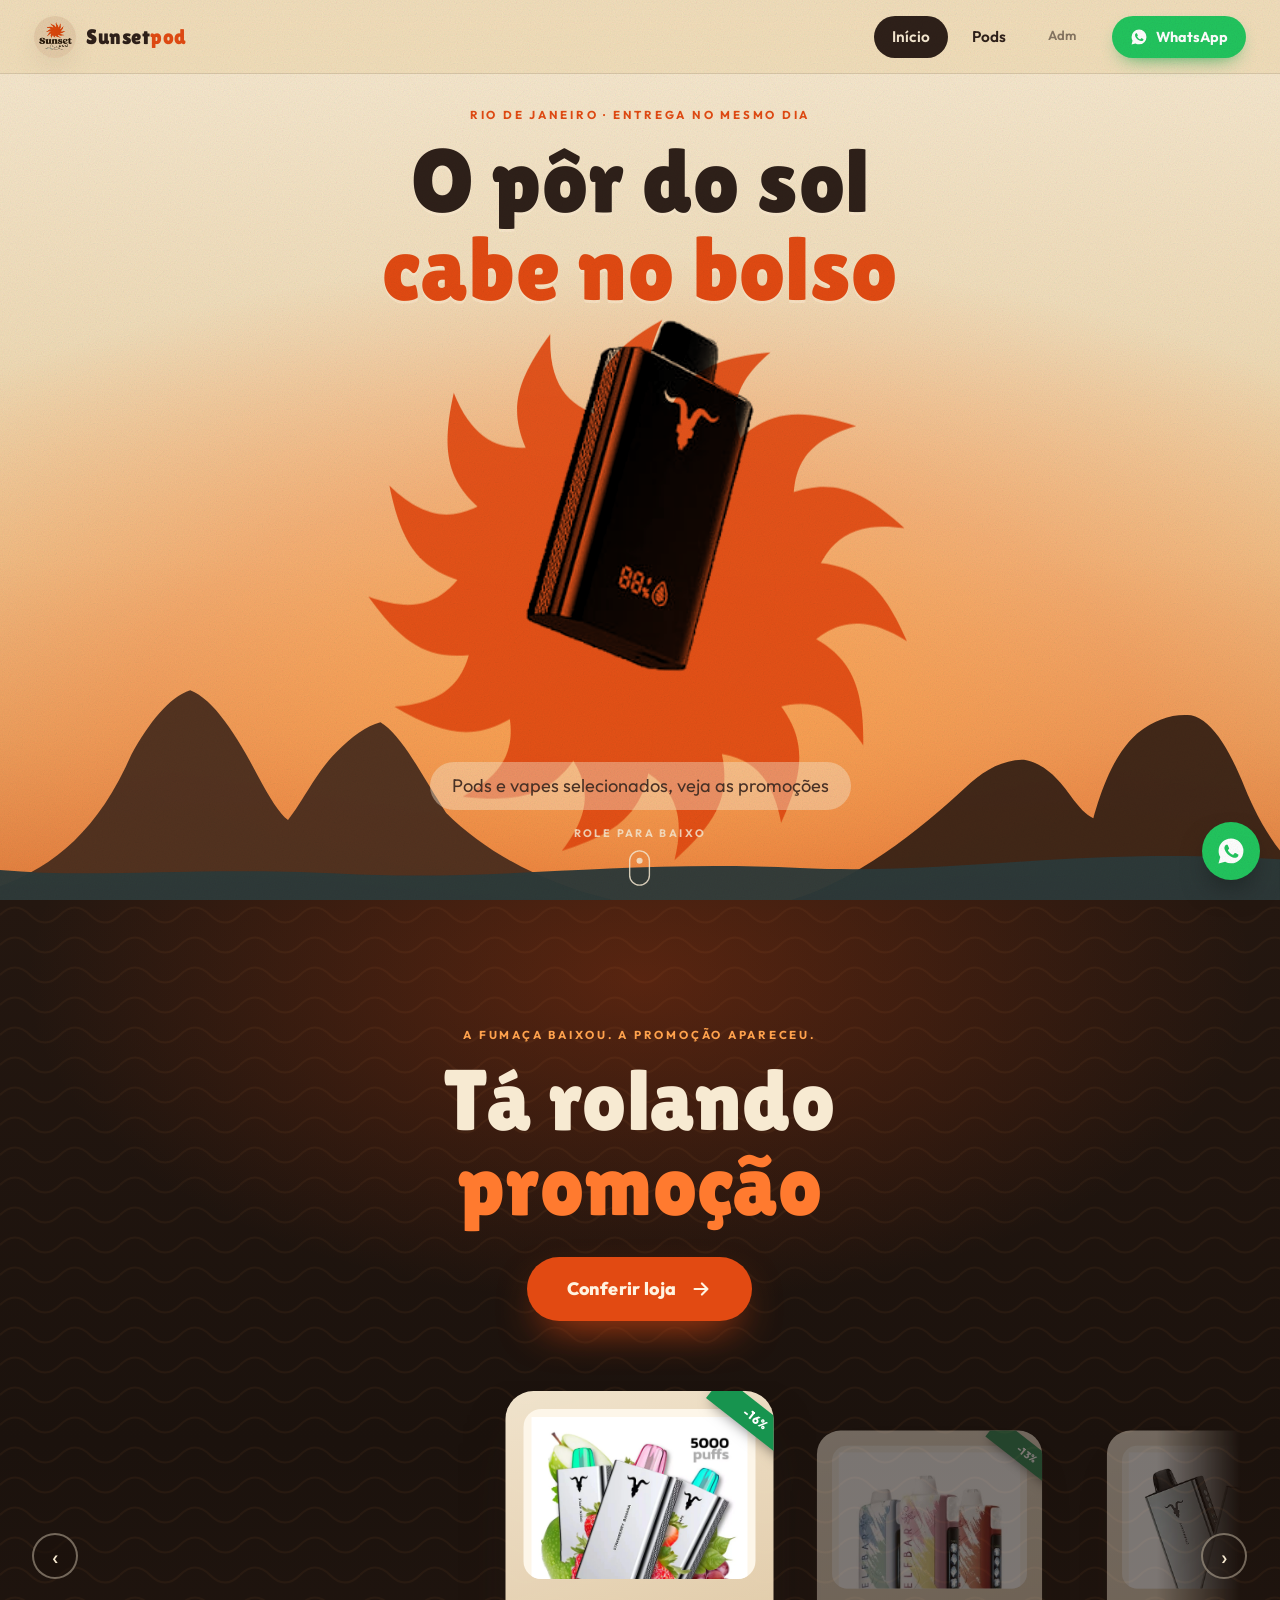
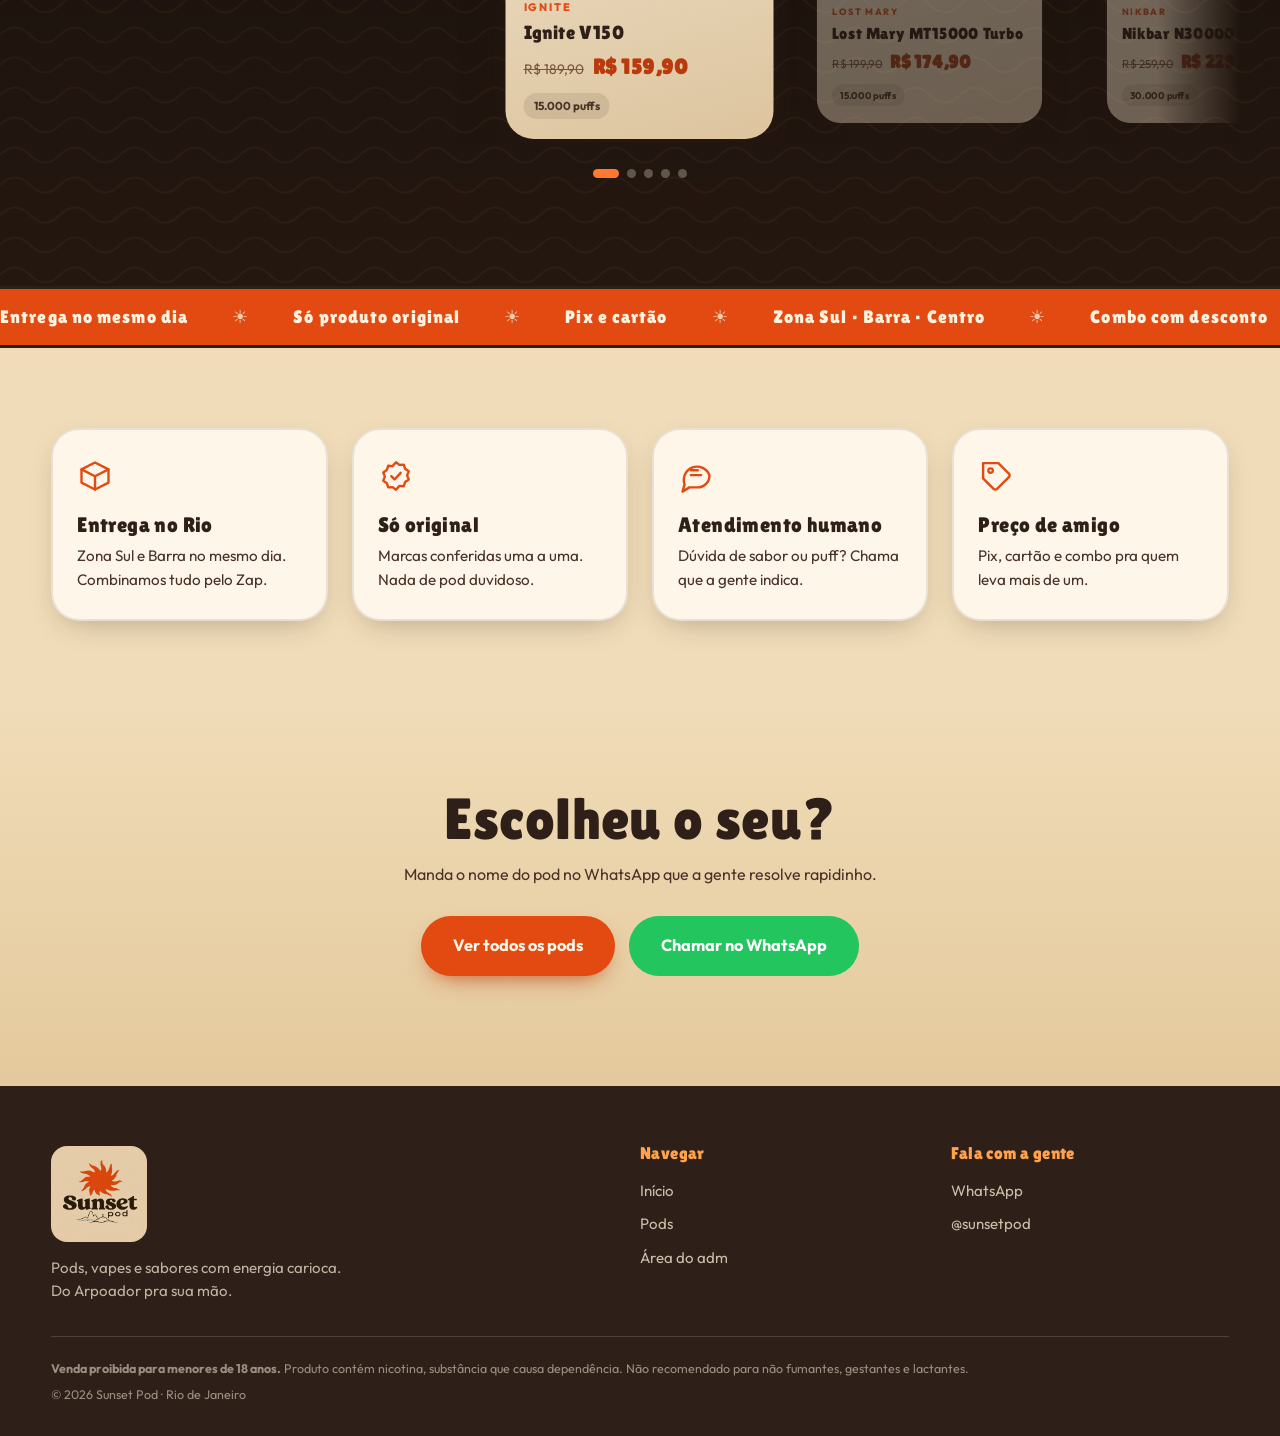
==== commit 887955e1: "Remove a transicao animada da hero e centraliza pod e sol no celular - Sai a coreografia por rolagem" ====
--- a/index.html
+++ b/index.html
@@ -48,7 +48,6 @@
 <section class="view" id="view-inicio">
 
   <div class="stage" id="stage">
-    <canvas id="smoke" aria-hidden="true"></canvas>
 
     <div class="hero" id="hero">
       <div class="hero-sky" id="heroSky"></div>
@@ -105,7 +104,7 @@
           <p class="kicker">Rio de Janeiro · entrega no mesmo dia</p>
           <h1 class="hero-title" id="heroTitle">O pôr do sol<br><span>cabe no bolso</span></h1>
         </div>
-        <p class="hero-sub" id="heroSub">Pods e vapes selecionados, preço de amigo e aquela vibe de fim de tarde na praia.</p>
+        <p class="hero-sub" id="heroSub">Pods e vapes selecionados, veja as promoções</p>
       </div>
 
 
@@ -120,7 +119,7 @@
     </div>
   </div>
 
-  <!-- SESSÃO 2 — nasce da fumaça -->
+  <!-- SESSÃO 2 — promoções -->
   <section class="showcase" id="showcase">
     <div class="showcase-inner">
       <p class="kicker kicker-light" id="showcaseKicker">A fumaça baixou. A promoção apareceu.</p>
--- a/css/style.css
+++ b/css/style.css
@@ -141,10 +141,10 @@
 body.nav-dark .nav-burger span{ background:var(--areia-2); }
 
 /* ============================ HERO / PALCO ============================ */
-.stage{ position:relative; height:148vh; }
+.stage{ position:relative; }
 
 .hero{
-  position:sticky; top:0; height:100svh; overflow:hidden;
+  position:relative; height:100svh; overflow:hidden;
   display:flex; align-items:center; justify-content:center;
 }
 .hero-sky{
@@ -218,10 +218,6 @@
 .scroll-cue circle{ fill:currentColor; stroke:none; animation:wheel 1.9s var(--ease) infinite; }
 @keyframes wheel{ 0%{ transform:translateY(0); opacity:1 } 70%{ transform:translateY(13px); opacity:0 } 100%{ opacity:0 } }
 
-#smoke{
-  position:fixed; inset:0; width:100%; height:100%; z-index:3;
-  pointer-events:none; opacity:0; transition:opacity .35s linear;
-}
 
 /* ============================ SESSÃO 2 — SHOWCASE ============================ */
 .showcase{
@@ -719,15 +715,26 @@
   .nav-burger{ display:block; flex:none; }
 
   /* hero: frase maior, pod maior e tudo com folga */
-  .stage{ height:138vh; }
-  .hero-copy{ padding:calc(var(--nav-h) + 6vh) 6vw 13vh; }  /* espaço pra logo saltada */
+  .hero-copy{ padding:calc(var(--nav-h) + 4vh) 6vw 6vh; }  /* espaço pra logo saltada */
+
+  /* a barra continua visível; o degrau vinha da cor. Agora ela usa o mesmo
+     tom do topo do céu e, na hero, dispensa a linha de baixo. */
+  .nav::before{
+    top:calc(-1 * env(safe-area-inset-top, 0px));
+    background:rgba(247,234,210,.88);
+  }
+  body.hero-logo .nav::before{ border-bottom-color:transparent; }
   .hero-title{ font-size:clamp(2.9rem,12.5vw,4.2rem); line-height:.94; }
   .hero-sub{ font-size:1rem; max-width:32ch; padding:12px 20px; }
   .kicker{ font-size:.64rem; letter-spacing:.18em; margin-bottom:10px; }
-  .pod-wrap{ width:min(128vw,600px); top:55%; }
-  .hero-sun{ width:min(124vw,540px); top:61%; }
-
-  .scroll-cue{ bottom:10px; font-size:.62rem; }
+  /* pod e sol no mesmo centro, abaixados pra não encostar no título */
+  .pod-wrap{ width:min(110vw,460px); top:56%; }
+  .hero-sun{ width:min(104vw,440px); top:56%; }
+
+  /* só o ícone: a legenda encostava no subtítulo */
+  .scroll-cue{ bottom:8px; gap:0; }
+  .scroll-cue span{ display:none; }
+  .scroll-cue svg{ width:18px; height:30px; }
 
   /* sessão da promoção */
   .showcase{ padding:12vh 0 10vh; }
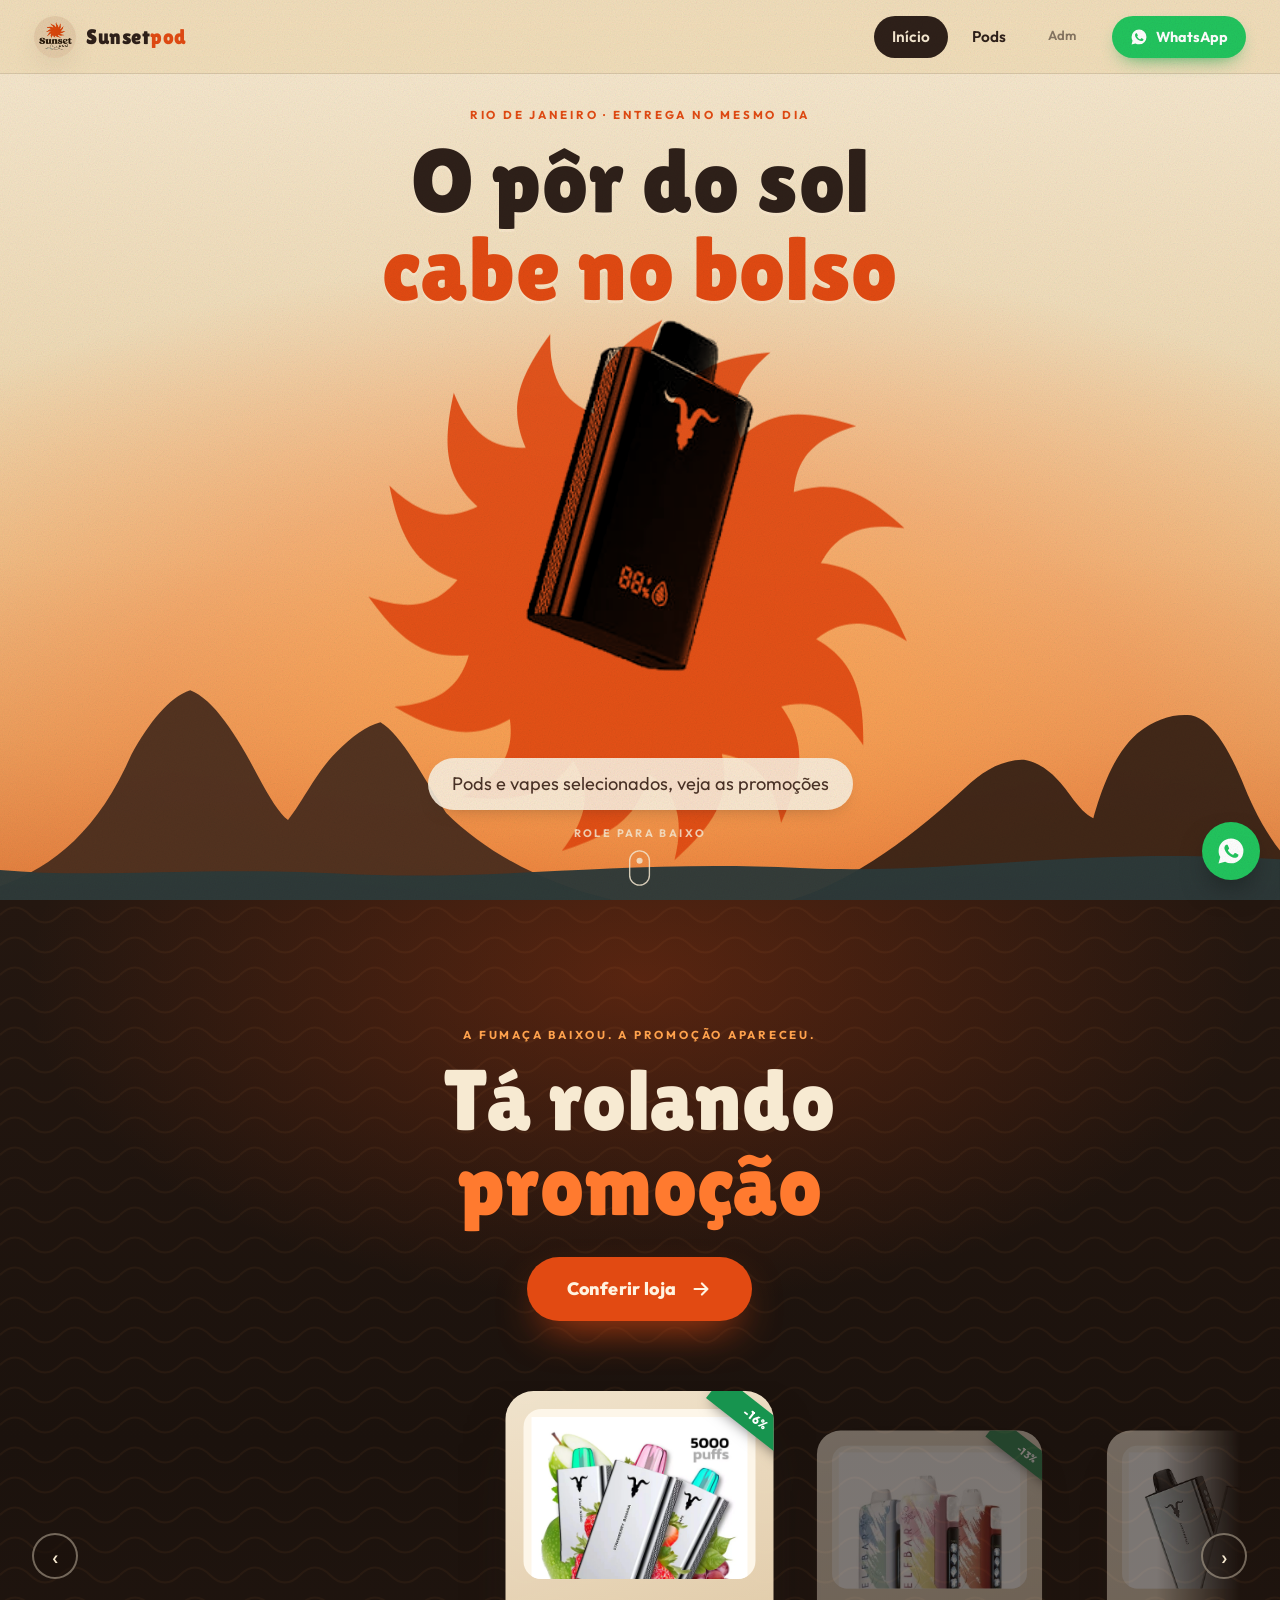
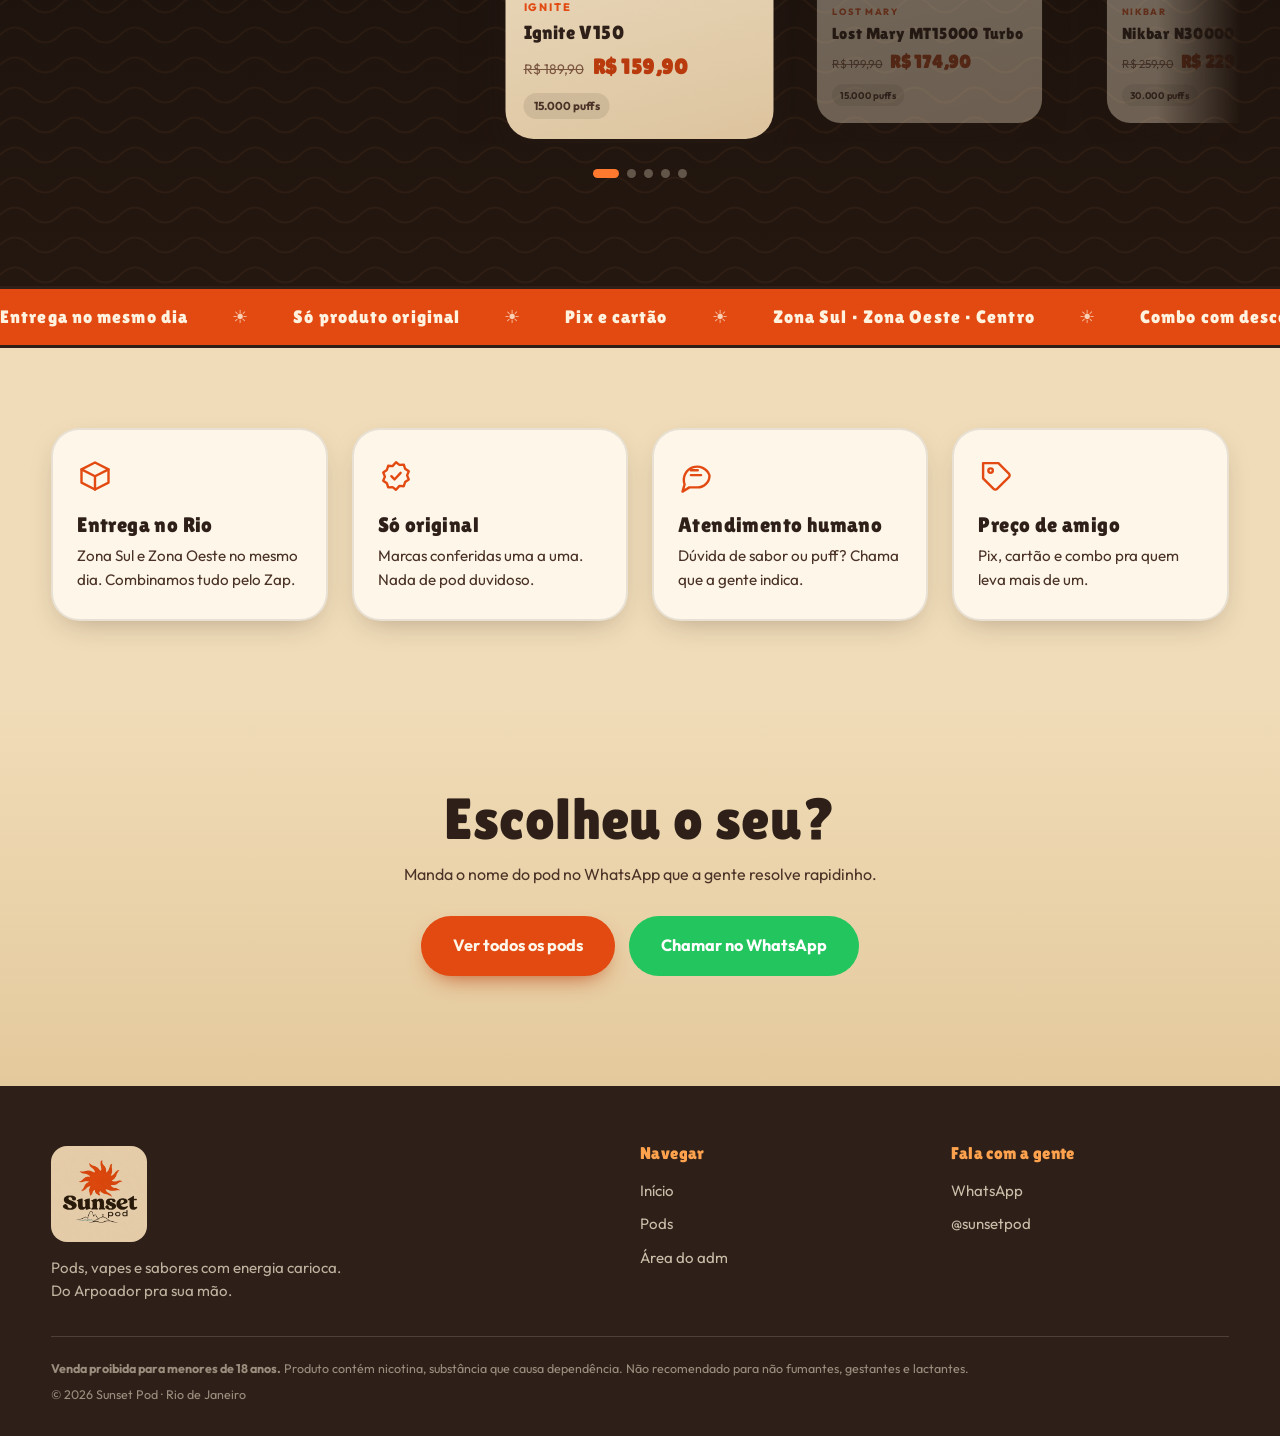
==== commit 3283f57d: "Troca Barra por Zona Oeste na area de entrega Dois lugares citavam a regiao: a faixa animada da home" ====
--- a/index.html
+++ b/index.html
@@ -143,7 +143,7 @@
   <section class="perks">
     <div class="perk">
       <div class="perk-ico"><svg viewBox="0 0 24 24" aria-hidden="true"><path d="M3 7.6 12 3l9 4.6v8.8L12 21l-9-4.6z"/><path d="M3 7.6 12 12.2l9-4.6M12 12.2V21"/></svg></div>
-      <h3>Entrega no Rio</h3><p>Zona Sul e Barra no mesmo dia. Combinamos tudo pelo Zap.</p>
+      <h3>Entrega no Rio</h3><p>Zona Sul e Zona Oeste no mesmo dia. Combinamos tudo pelo Zap.</p>
     </div>
     <div class="perk">
       <div class="perk-ico"><svg viewBox="0 0 24 24" aria-hidden="true"><path d="M12 2.8 14.3 4.6l2.9-.2.9 2.8 2.4 1.7-1.1 2.7 1.1 2.7-2.4 1.7-.9 2.8-2.9-.2L12 21.2 9.7 19.4l-2.9.2-.9-2.8-2.4-1.7 1.1-2.7-1.1-2.7 2.4-1.7.9-2.8 2.9.2z"/><path d="M8.9 12.1 11 14.3l4.1-4.4"/></svg></div>
--- a/css/style.css
+++ b/css/style.css
@@ -188,8 +188,9 @@
 .hero-title span{ color:var(--laranja); display:inline-block; }
 .hero-sub{
   margin:0; max-width:46ch; font-size:clamp(.98rem,1.5vw,1.14rem); color:var(--marrom-2);
-  background:rgba(247,234,210,.42); backdrop-filter:blur(3px);
-  padding:10px 22px; border-radius:999px;
+  background:rgba(250,240,222,.9); backdrop-filter:blur(6px);
+  padding:12px 24px; border-radius:999px;
+  box-shadow:0 8px 20px -14px rgba(46,32,25,.55);
 }
 
 .pod-wrap{
@@ -715,7 +716,7 @@
   .nav-burger{ display:block; flex:none; }
 
   /* hero: frase maior, pod maior e tudo com folga */
-  .hero-copy{ padding:calc(var(--nav-h) + 4vh) 6vw 6vh; }  /* espaço pra logo saltada */
+  .hero-copy{ padding:calc(var(--nav-h) + 7vh) 6vw 6vh; }  /* espaço pra logo saltada */
 
   /* a barra continua visível; o degrau vinha da cor. Agora ela usa o mesmo
      tom do topo do céu e, na hero, dispensa a linha de baixo. */
@@ -728,8 +729,8 @@
   .hero-sub{ font-size:1rem; max-width:32ch; padding:12px 20px; }
   .kicker{ font-size:.64rem; letter-spacing:.18em; margin-bottom:10px; }
   /* pod e sol no mesmo centro, abaixados pra não encostar no título */
-  .pod-wrap{ width:min(110vw,460px); top:56%; }
-  .hero-sun{ width:min(104vw,440px); top:56%; }
+  .pod-wrap{ width:min(102vw,430px); top:57%; }
+  .hero-sun{ width:min(98vw,415px); top:57%; }
 
   /* só o ícone: a legenda encostava no subtítulo */
   .scroll-cue{ bottom:8px; gap:0; }
